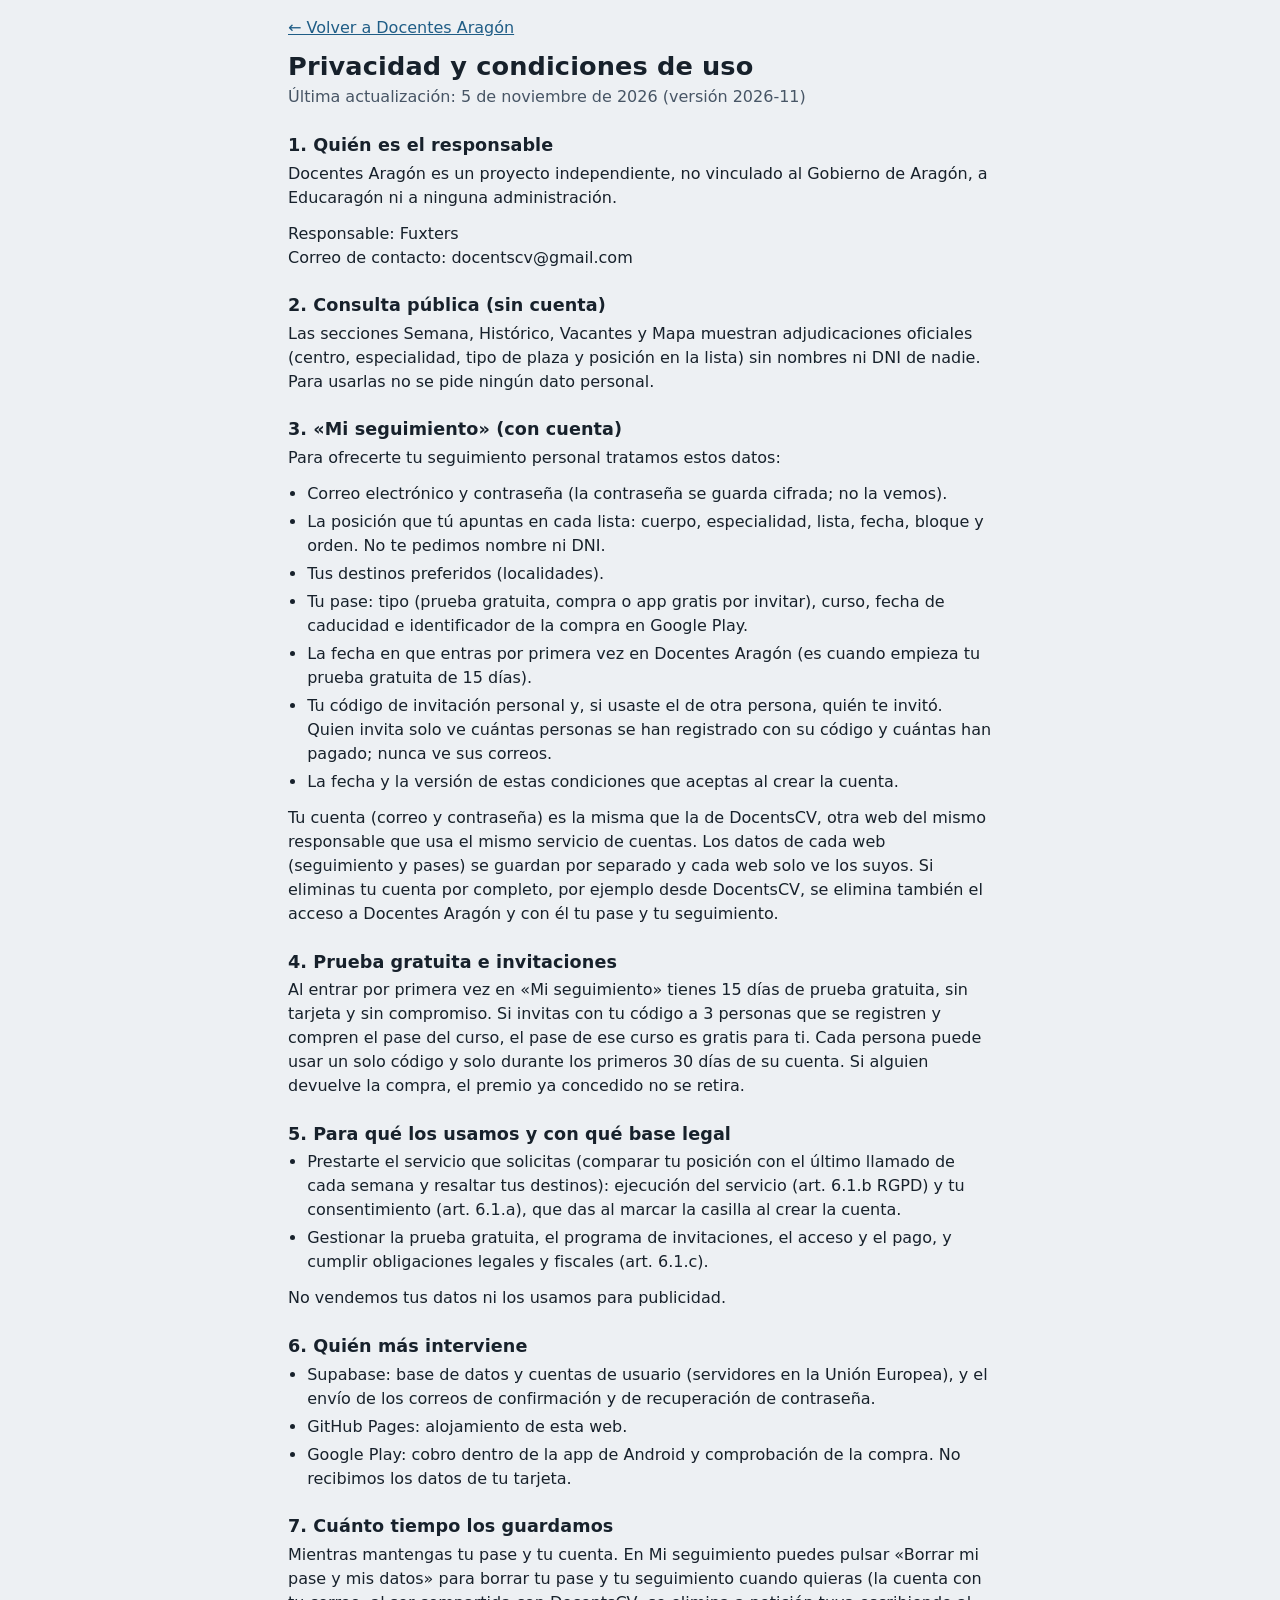
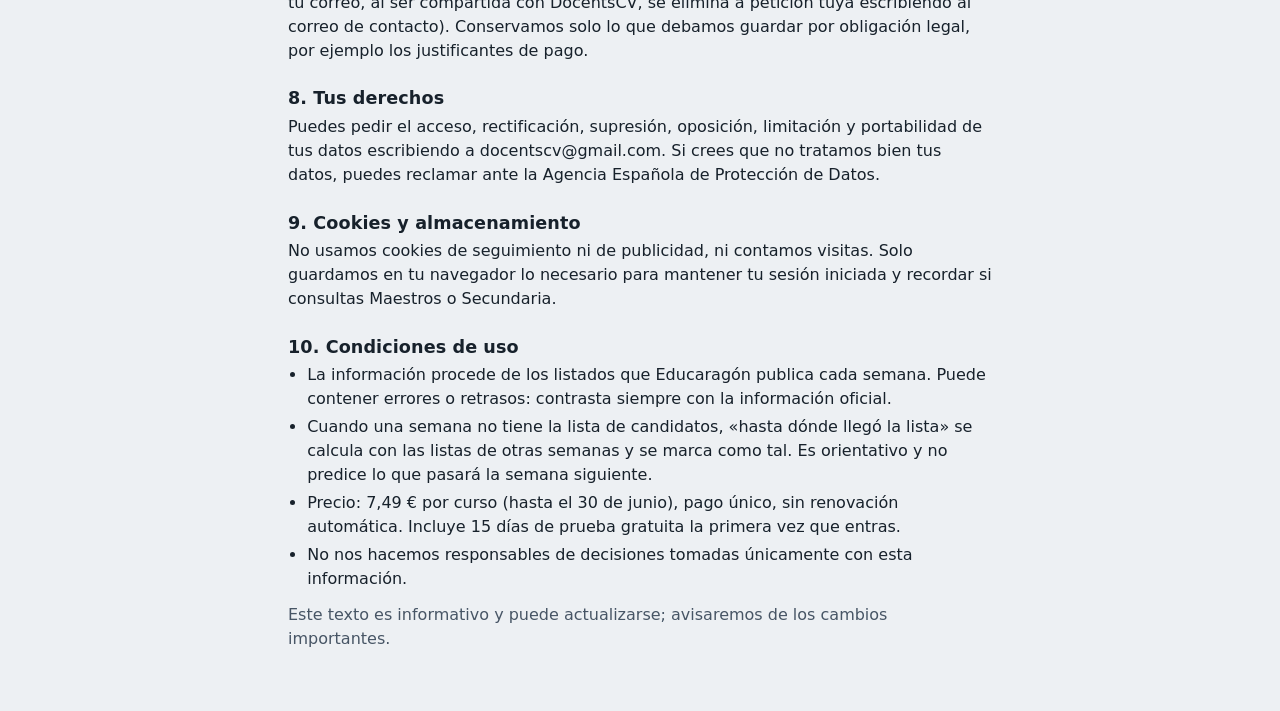
==== web/privacidad.html @ 23196dc8 "Add files via upload" ====
<!doctype html>
<html lang="es">
<head>
<meta charset="utf-8">
<meta name="viewport" content="width=device-width, initial-scale=1">
<title>Privacidad y condiciones · Docentes Aragón</title>
<meta name="color-scheme" content="light dark">
<link rel="icon" href="data:image/svg+xml,%3Csvg xmlns='http://www.w3.org/2000/svg' viewBox='0 0 32 32'%3E%3Crect width='32' height='32' rx='5' fill='%23e8a800'/%3E%3Cpath fill='%23b5122b' d='M5 4h3v24H5zM12 4h3v24h-3zM19 4h3v24h-3zM26 4h3v24h-3z'/%3E%3C/svg%3E">
<link rel="stylesheet" href="css/style.css">
</head>
<body>
<main class="legal">
<p><a href="index.html#/yo">← Volver a Docentes Aragón</a></p>
<h1>Privacidad y condiciones de uso</h1>
<p class="tenue">Última actualización: 5 de noviembre de 2026 (versión 2026-11)</p>

<h2>1. Quién es el responsable</h2>
<p>Docentes Aragón es un proyecto independiente, no vinculado al Gobierno de Aragón, a Educaragón ni a ninguna administración.</p>
<p>Responsable: Fuxters<br>Correo de contacto: docentscv@gmail.com</p>

<h2>2. Consulta pública (sin cuenta)</h2>
<p>Las secciones Semana, Histórico, Vacantes y Mapa muestran adjudicaciones oficiales (centro, especialidad, tipo de plaza y posición en la lista) sin nombres ni DNI de nadie. Para usarlas no se pide ningún dato personal.</p>

<h2>3. «Mi seguimiento» (con cuenta)</h2>
<p>Para ofrecerte tu seguimiento personal tratamos estos datos:</p>
<ul>
  <li>Correo electrónico y contraseña (la contraseña se guarda cifrada; no la vemos).</li>
  <li>La posición que tú apuntas en cada lista: cuerpo, especialidad, lista, fecha, bloque y orden. No te pedimos nombre ni DNI.</li>
  <li>Tus destinos preferidos (localidades).</li>
  <li>Tu pase: tipo (prueba gratuita, compra o app gratis por invitar), curso, fecha de caducidad e identificador de la compra en Google Play.</li>
  <li>La fecha en que entras por primera vez en Docentes Aragón (es cuando empieza tu prueba gratuita de 15 días).</li>
  <li>Tu código de invitación personal y, si usaste el de otra persona, quién te invitó. Quien invita solo ve cuántas personas se han registrado con su código y cuántas han pagado; nunca ve sus correos.</li>
  <li>La fecha y la versión de estas condiciones que aceptas al crear la cuenta.</li>
</ul>
<p>Tu cuenta (correo y contraseña) es la misma que la de DocentsCV, otra web del mismo responsable que usa el mismo servicio de cuentas. Los datos de cada web (seguimiento y pases) se guardan por separado y cada web solo ve los suyos. Si eliminas tu cuenta por completo, por ejemplo desde DocentsCV, se elimina también el acceso a Docentes Aragón y con él tu pase y tu seguimiento.</p>

<h2>4. Prueba gratuita e invitaciones</h2>
<p>Al entrar por primera vez en «Mi seguimiento» tienes 15 días de prueba gratuita, sin tarjeta y sin compromiso. Si invitas con tu código a 3 personas que se registren y compren el pase del curso, el pase de ese curso es gratis para ti. Cada persona puede usar un solo código y solo durante los primeros 30 días de su cuenta. Si alguien devuelve la compra, el premio ya concedido no se retira.</p>

<h2>5. Para qué los usamos y con qué base legal</h2>
<ul>
  <li>Prestarte el servicio que solicitas (comparar tu posición con el último llamado de cada semana y resaltar tus destinos): ejecución del servicio (art. 6.1.b RGPD) y tu consentimiento (art. 6.1.a), que das al marcar la casilla al crear la cuenta.</li>
  <li>Gestionar la prueba gratuita, el programa de invitaciones, el acceso y el pago, y cumplir obligaciones legales y fiscales (art. 6.1.c).</li>
</ul>
<p>No vendemos tus datos ni los usamos para publicidad.</p>

<h2>6. Quién más interviene</h2>
<ul>
  <li>Supabase: base de datos y cuentas de usuario (servidores en la Unión Europea), y el envío de los correos de confirmación y de recuperación de contraseña.</li>
  <li>GitHub Pages: alojamiento de esta web.</li>
  <li>Google Play: cobro dentro de la app de Android y comprobación de la compra. No recibimos los datos de tu tarjeta.</li>
</ul>

<h2>7. Cuánto tiempo los guardamos</h2>
<p>Mientras mantengas tu pase y tu cuenta. En Mi seguimiento puedes pulsar «Borrar mi pase y mis datos» para borrar tu pase y tu seguimiento cuando quieras (la cuenta con tu correo, al ser compartida con DocentsCV, se elimina a petición tuya escribiendo al correo de contacto). Conservamos solo lo que debamos guardar por obligación legal, por ejemplo los justificantes de pago.</p>

<h2>8. Tus derechos</h2>
<p>Puedes pedir el acceso, rectificación, supresión, oposición, limitación y portabilidad de tus datos escribiendo a docentscv@gmail.com. Si crees que no tratamos bien tus datos, puedes reclamar ante la Agencia Española de Protección de Datos.</p>

<h2>9. Cookies y almacenamiento</h2>
<p>No usamos cookies de seguimiento ni de publicidad, ni contamos visitas. Solo guardamos en tu navegador lo necesario para mantener tu sesión iniciada y recordar si consultas Maestros o Secundaria.</p>

<h2>10. Condiciones de uso</h2>
<ul>
  <li>La información procede de los listados que Educaragón publica cada semana. Puede contener errores o retrasos: contrasta siempre con la información oficial.</li>
  <li>Cuando una semana no tiene la lista de candidatos, «hasta dónde llegó la lista» se calcula con las listas de otras semanas y se marca como tal. Es orientativo y no predice lo que pasará la semana siguiente.</li>
  <li>Precio: 7,49 € por curso (hasta el 30 de junio), pago único, sin renovación automática. Incluye 15 días de prueba gratuita la primera vez que entras.</li>
  <li>No nos hacemos responsables de decisiones tomadas únicamente con esta información.</li>
</ul>
<p class="tenue">Este texto es informativo y puede actualizarse; avisaremos de los cambios importantes.</p>
</main>
</body>
</html>
---- web/css/style.css ----
/* Docentes Aragón · estilos
   Idea visual: el rojo y el oro de Aragón se usan con una función. El rojo es siempre "hasta dónde llegó la lista";
   el oro marca "tú". Tipografía de sistema: Bahnschrift (Windows) / DIN Alternate (Mac) para títulos y cifras. */

:root {
  --tinta: #17212b;
  --tinta-2: #475565;
  --papel: #edf0f3;
  --panel: #ffffff;
  --linea: #d3d9df;
  --pista: #dde2e8;
  --rojo: #b5122b;
  --oro: #e8a800;
  --oro-fondo: #fff4d1;
  --pirineo: #1f5d86;
  --radio: 6px;
  --f-cifras: "Bahnschrift", "DIN Alternate", "Roboto Condensed", "Arial Narrow", system-ui, sans-serif;
  --f-texto: system-ui, "Segoe UI", Roboto, "Helvetica Neue", Arial, sans-serif;
  color-scheme: light dark;
}
@media (prefers-color-scheme: dark) {
  :root:not([data-tema="claro"]) {
    --tinta: #e8ecf0; --tinta-2: #aab6c3; --papel: #11161c; --panel: #1a222b; --linea: #2d3844; --pista: #2a3440;
    --rojo: #ef6a7d; --oro: #f2b91d; --oro-fondo: #3a3115; --pirineo: #86b9de;
  }
}
:root[data-tema="oscuro"] {
  --tinta: #e8ecf0; --tinta-2: #aab6c3; --papel: #11161c; --panel: #1a222b; --linea: #2d3844; --pista: #2a3440;
  --rojo: #ef6a7d; --oro: #f2b91d; --oro-fondo: #3a3115; --pirineo: #86b9de;
}

* { box-sizing: border-box; }
html { -webkit-text-size-adjust: 100%; }
body { margin: 0; background: var(--papel); color: var(--tinta); font: 16px/1.5 var(--f-texto); }
h1, h2, h3 { font-family: var(--f-cifras); line-height: 1.15; margin: 0; letter-spacing: 0.005em; }
h2 { font-size: 1.55rem; font-weight: 700; }
h3 { font-size: 1.1rem; font-weight: 700; }
p { margin: 0 0 .75em; max-width: 70ch; }
a { color: var(--pirineo); }
button, select, input { font: inherit; color: inherit; }
:focus-visible { outline: 3px solid var(--oro); outline-offset: 2px; border-radius: 3px; }
.saltar { position: absolute; left: -999px; top: 0; background: var(--oro); color: #000; padding: .5rem 1rem; z-index: 99; }
.saltar:focus { left: 0; }
[hidden] { display: none !important; }
.num { font-family: var(--f-cifras); font-variant-numeric: tabular-nums; }
.tenue { color: var(--tinta-2); }
.peq { font-size: .875rem; }

/* ---------- cabecera ---------- */
.cabecera { background: var(--panel); border-bottom: 1px solid var(--linea); border-top: 5px solid var(--rojo); }
.cabecera-in { max-width: 1120px; margin: 0 auto; padding: .9rem 16px .5rem; display: flex; gap: 1rem; align-items: center; justify-content: space-between; flex-wrap: wrap; }
.marca { display: flex; gap: .75rem; align-items: center; text-decoration: none; color: inherit; }
.logo { width: 38px; height: 38px; flex: none; }
.marca-texto { display: grid; }
.marca-nombre { font: 700 1.6rem/1 var(--f-cifras); }
.marca-lema { font-size: .875rem; color: var(--tinta-2); }
.selector-curso { display: flex; gap: .5rem; align-items: center; font-size: .9rem; color: var(--tinta-2); }
select, input[type="text"], input[type="search"], input[type="number"], input[type="date"] {
  background: var(--panel); border: 1px solid var(--linea); border-radius: var(--radio); padding: .45rem .6rem; min-height: 40px; max-width: 100%;
}
.pestanas { max-width: 1120px; margin: 0 auto; padding: 0 8px; display: flex; overflow-x: auto; scrollbar-width: none; }
.pestanas a { padding: .7rem 1rem; text-decoration: none; color: var(--tinta-2); font-weight: 600; border-bottom: 3px solid transparent; white-space: nowrap; }
.pestanas a:hover { color: var(--tinta); }
.pestanas a[aria-current="page"] { color: var(--tinta); border-bottom-color: var(--rojo); }

/* ---------- estructura ---------- */
main { max-width: 1120px; margin: 0 auto; padding: 1.25rem 16px 2rem; outline: none; }
.pie { max-width: 1120px; margin: 0 auto; padding: 0 16px 2.5rem; color: var(--tinta-2); font-size: .85rem; }
.pie p { max-width: 80ch; }
.aviso-datos { background: var(--oro-fondo); border-bottom: 1px solid var(--oro); padding: .5rem 16px; text-align: center; font-size: .9rem; }
.cargando, .vacio { color: var(--tinta-2); padding: 2rem 0; }
.error { border-left: 4px solid var(--rojo); background: var(--panel); padding: 1rem; }

.cabecera-vista { display: grid; gap: .5rem; margin-bottom: 1rem; }
.resumen-frase { font-size: 1.05rem; max-width: 75ch; }
.filtros { display: flex; flex-wrap: wrap; gap: .75rem 1rem; align-items: end; background: var(--panel); border: 1px solid var(--linea); border-radius: var(--radio); padding: .85rem 1rem; margin-bottom: 1rem; }
.filtros label { display: grid; gap: .2rem; font-size: .8rem; color: var(--tinta-2); }
.filtros label.check { display: flex; gap: .45rem; align-items: center; font-size: .9rem; color: var(--tinta); min-height: 40px; }
.filtros select, .filtros input[type="text"], .filtros input[type="search"] { min-width: 9rem; color: var(--tinta); }
.segmento { display: inline-flex; border: 1px solid var(--linea); border-radius: var(--radio); overflow: hidden; }
.segmento button { border: 0; background: var(--panel); padding: .5rem .9rem; min-height: 40px; cursor: pointer; }
.segmento button + button { border-left: 1px solid var(--linea); }
.segmento button[aria-pressed="true"] { background: var(--tinta); color: var(--panel); }
.boton { border: 1px solid var(--tinta); background: var(--tinta); color: var(--panel); border-radius: var(--radio); padding: .5rem .9rem; min-height: 40px; cursor: pointer; font-weight: 600; }
.boton.sec { background: transparent; color: var(--tinta); border-color: var(--linea); }
.boton:hover { filter: brightness(1.12); }
.boton.sec:hover { border-color: var(--tinta); filter: none; }

/* ---------- la regla: hasta dónde llegó la lista ---------- */
.regla { position: relative; height: 12px; border-radius: 2px; background:
  linear-gradient(90deg, transparent calc(25% - 1px), var(--linea) calc(25% - 1px) 25%, transparent 25% calc(50% - 1px), var(--linea) calc(50% - 1px) 50%, transparent 50% calc(75% - 1px), var(--linea) calc(75% - 1px) 75%, transparent 75%),
  var(--pista); overflow: hidden; }
.regla-llena { position: absolute; inset: 0 auto 0 0; width: var(--p, 0%); background: var(--rojo); border-right: 3px solid var(--tinta); min-width: 3px; transform-origin: left; animation: crece .7s cubic-bezier(.2,.7,.2,1) both; }
.regla.sin-dato { background: repeating-linear-gradient(135deg, var(--pista) 0 6px, transparent 6px 12px); }
@keyframes crece { from { transform: scaleX(0); } to { transform: scaleX(1); } }
@media (prefers-reduced-motion: reduce) { .regla-llena { animation: none; } }

/* ---------- tabla de especialidades (Semana) ---------- */
.lista-esp { background: var(--panel); border: 1px solid var(--linea); border-radius: var(--radio); }
.fila-esp { display: grid; grid-template-columns: minmax(180px, 1.1fr) 90px minmax(200px, 2fr) minmax(170px, 1.2fr); gap: .5rem 1rem; align-items: center; padding: .7rem 1rem; border-top: 1px solid var(--linea); }
.fila-esp:first-child { border-top: 0; }
.fila-esp.mia { box-shadow: inset 4px 0 0 var(--oro); background: var(--oro-fondo); }
.fila-esp .nombre { font-weight: 600; }
.fila-esp .cod { font: 700 .8rem var(--f-cifras); color: var(--tinta-2); margin-right: .4rem; }
.fila-esp .plazas { font-family: var(--f-cifras); font-variant-numeric: tabular-nums; }
.fila-esp .llego { display: grid; gap: .3rem; }
.fila-esp .llego-texto { font-family: var(--f-cifras); font-size: 1.05rem; font-variant-numeric: tabular-nums; }
.fila-esp .llego-texto small { font: .8rem var(--f-texto); color: var(--tinta-2); }
.cab-lista { display: grid; grid-template-columns: minmax(180px, 1.1fr) 90px minmax(200px, 2fr) minmax(170px, 1.2fr); gap: 1rem; padding: .5rem 1rem; font-size: .8rem; color: var(--tinta-2); border-bottom: 1px solid var(--linea); }
.cab-lista button { all: unset; cursor: pointer; text-decoration: underline dotted; text-underline-offset: 3px; }
.cab-lista button[aria-pressed="true"] { color: var(--tinta); font-weight: 700; text-decoration: none; }
.posicion { font-size: .85rem; color: var(--tinta-2); }
.chip { display: inline-block; border: 1px solid var(--linea); border-radius: 999px; padding: .05rem .6rem; font-size: .8rem; background: var(--panel); white-space: nowrap; }
.chip.oro { background: var(--oro-fondo); border-color: var(--oro); }
.chip.rojo { border-color: var(--rojo); color: var(--rojo); }
.punto { display: inline-block; width: .65em; height: .65em; border-radius: 50%; border: 2px solid var(--tinta); margin-right: .35em; vertical-align: -1px; }
.punto.lleno { background: var(--tinta); }

@media (max-width: 760px) {
  .cab-lista { display: none; }
  .fila-esp { grid-template-columns: 1fr auto; }
  .fila-esp .llego, .fila-esp .posicion-col { grid-column: 1 / -1; }
}

/* ---------- tablas de datos ---------- */
.tabla-wrap { overflow-x: auto; background: var(--panel); border: 1px solid var(--linea); border-radius: var(--radio); }
table.datos { border-collapse: collapse; width: 100%; font-size: .92rem; }
.datos th { text-align: left; font-weight: 600; font-size: .8rem; color: var(--tinta-2); padding: .55rem .75rem; border-bottom: 1px solid var(--linea); white-space: nowrap; }
.datos th button { all: unset; cursor: pointer; }
.datos th button:hover { color: var(--tinta); text-decoration: underline; }
.datos td { padding: .5rem .75rem; border-top: 1px solid var(--linea); vertical-align: top; }
.datos tr:first-child td { border-top: 0; }
.datos td.num, .datos th.num { text-align: right; }
.datos tr.mio td:first-child { box-shadow: inset 4px 0 0 var(--oro); }
.datos td.estado { white-space: nowrap; }
.mas { display: flex; gap: .75rem; align-items: center; margin: 1rem 0; }

/* ---------- histórico ---------- */
.grafico { background: var(--panel); border: 1px solid var(--linea); border-radius: var(--radio); padding: .75rem; margin-bottom: 1rem; }
.grafico svg { width: 100%; height: auto; display: block; }
.grafico text { fill: var(--tinta-2); font: 11px var(--f-texto); }
.leyenda { display: flex; flex-wrap: wrap; gap: .5rem 1.25rem; font-size: .85rem; color: var(--tinta-2); margin-top: .35rem; }
.leyenda i { display: inline-block; width: 1.1em; height: .8em; margin-right: .35em; vertical-align: -1px; }

/* ---------- mapa ---------- */
.mapa-grid { display: grid; grid-template-columns: minmax(0, 1.5fr) minmax(260px, 1fr); gap: 1rem; align-items: start; }
.mapa-caja { position: relative; background: var(--panel); border: 1px solid var(--linea); border-radius: var(--radio); overflow: hidden; touch-action: none; }
.mapa-caja svg { width: 100%; height: auto; display: block; cursor: grab; max-height: 78vh; }
.mapa-caja svg:active { cursor: grabbing; }
.mapa-zoom { position: absolute; right: 8px; top: 8px; display: grid; gap: 4px; }
.mapa-zoom button { width: 36px; height: 36px; border: 1px solid var(--linea); background: var(--panel); border-radius: var(--radio); font-size: 1.2rem; cursor: pointer; }
.mapa-panel { background: var(--panel); border: 1px solid var(--linea); border-radius: var(--radio); padding: 1rem; }
.mapa-panel ul { padding-left: 1.1rem; margin: .5rem 0; }
.nube circle { fill: var(--rojo); fill-opacity: .72; stroke: var(--panel); stroke-width: 1; vector-effect: non-scaling-stroke; cursor: pointer; }
.nube circle:hover, .nube circle.sel { stroke: var(--tinta); stroke-width: 2.5; }
.fondo-loc { fill: var(--linea); }
.etiqueta-prov { fill: var(--linea); font: 700 22px var(--f-cifras); letter-spacing: .15em; pointer-events: none; }
.etiqueta-loc { fill: var(--tinta); font: 600 11px var(--f-texto); paint-order: stroke; stroke: var(--panel); stroke-width: 3px; pointer-events: none; }
@media (max-width: 860px) { .mapa-grid { grid-template-columns: 1fr; } }

/* ---------- mi seguimiento ---------- */
.dos-col { display: grid; grid-template-columns: repeat(auto-fit, minmax(300px, 1fr)); gap: 1rem; align-items: start; }
.bloque { background: var(--panel); border: 1px solid var(--linea); border-radius: var(--radio); padding: 1rem; margin-bottom: 1rem; }
.bloque h3 { margin-bottom: .5rem; }
.campos { display: flex; flex-wrap: wrap; gap: .6rem 1rem; align-items: end; margin: .75rem 0; }
.campos label { display: grid; gap: .2rem; font-size: .8rem; color: var(--tinta-2); }
.campos input[type="number"] { width: 6rem; }
.etiquetas { display: flex; flex-wrap: wrap; gap: .4rem; margin: .5rem 0; }
.etiquetas .chip button { all: unset; cursor: pointer; margin-left: .4rem; color: var(--tinta-2); }
details.ayuda { margin: .5rem 0; font-size: .9rem; }
details.ayuda summary { cursor: pointer; color: var(--pirineo); }
.situacion { font-weight: 600; }
.sit-tocaba { color: var(--rojo); }

@media (max-width: 600px) {
  .filtros { gap: .6rem; }
  .filtros label { flex: 1 1 140px; }
  .filtros select, .filtros input[type="text"], .filtros input[type="search"] { width: 100%; min-width: 0; }
  main { padding-top: 1rem; }
  h2 { font-size: 1.35rem; }
}

/* ---------- cuenta y pase ---------- */
.barra-cuenta { display: flex; flex-wrap: wrap; align-items: center; gap: .5rem .9rem; background: var(--panel); border: 1px solid var(--linea); border-radius: var(--radio); padding: .6rem 1rem; margin-bottom: 1rem; }
.barra-cuenta .boton { margin-left: auto; min-height: 34px; padding: .25rem .7rem; }
.beneficios { padding-left: 1.2rem; margin: 0 0 1rem; }
.beneficios li { margin: .25rem 0; }
.error-txt { color: var(--rojo); }

/* Entrada con correo y contraseña */
.form-acceso { display: grid; gap: .75rem; max-width: 28rem; }
.form-acceso label { display: grid; gap: .2rem; font-size: .85rem; color: var(--tinta-2); }
.form-acceso input[type="email"], .form-acceso input[type="password"] { padding: .5rem .6rem; min-height: 42px; border: 1px solid var(--linea); border-radius: var(--radio); background: var(--panel); color: var(--tinta); }
.form-acceso label.check { display: flex; gap: .5rem; align-items: flex-start; font-size: .9rem; color: var(--tinta); }
.form-acceso label.check input { margin-top: .25rem; }
.form-acceso .campos { margin: 0; align-items: center; }
.form-acceso p { margin: 0; }
.enlace { background: none; border: 0; padding: .3rem .1rem; min-height: 36px; color: var(--pirineo); text-decoration: underline; cursor: pointer; }

/* Página de privacidad */
.legal { max-width: 46rem; margin: 0 auto; padding: 1rem 1rem 3rem; }
.legal h1 { font-size: 1.6rem; margin: .5rem 0 .25rem; }
.legal h2 { font-size: 1.1rem; margin: 1.6rem 0 .4rem; }
.legal ul { padding-left: 1.2rem; margin: 0 0 .75em; }
.legal li { margin: .25rem 0; }

/* Prueba gratuita e invitaciones */
a.boton { display: inline-flex; align-items: center; text-decoration: none; }
.destacado { background: var(--oro-fondo); border-left: 4px solid var(--oro); padding: .5rem .8rem; border-radius: var(--radio); }
.aviso-acceso { display: flex; flex-wrap: wrap; align-items: center; justify-content: space-between; gap: .6rem 1rem; background: var(--oro-fondo); border: 1px solid var(--oro); border-radius: var(--radio); padding: .7rem 1rem; margin-bottom: 1rem; }
.aviso-acceso p { margin: .15rem 0 0; font-size: .9rem; }
.aviso-acceso.ok { background: var(--panel); border-color: var(--pirineo); }
.invitar .codigo-invitacion { font: 800 1.5rem var(--f-cifras); letter-spacing: .06em; margin: .3rem 0; }
.invitar .compartir { align-items: center; margin: .5rem 0; }
.invitar input[type="text"] { text-transform: uppercase; width: 9rem; }
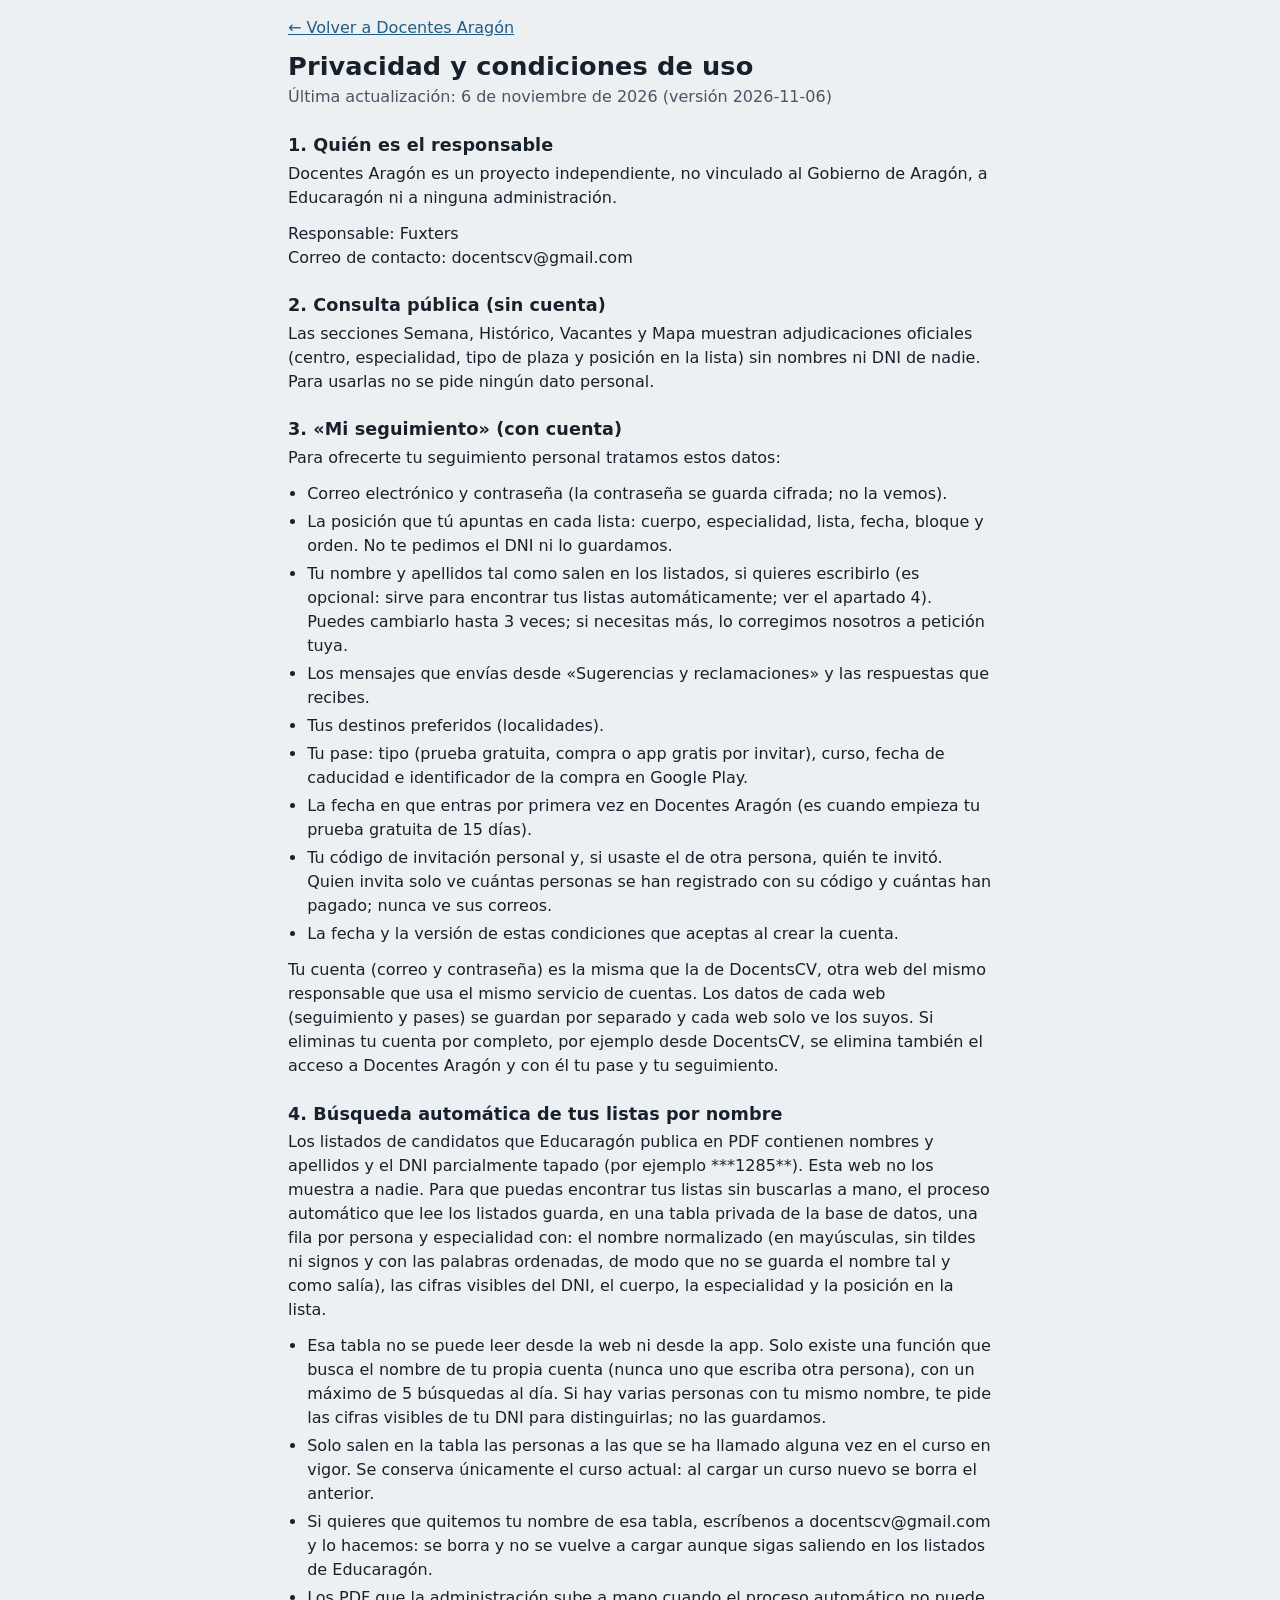
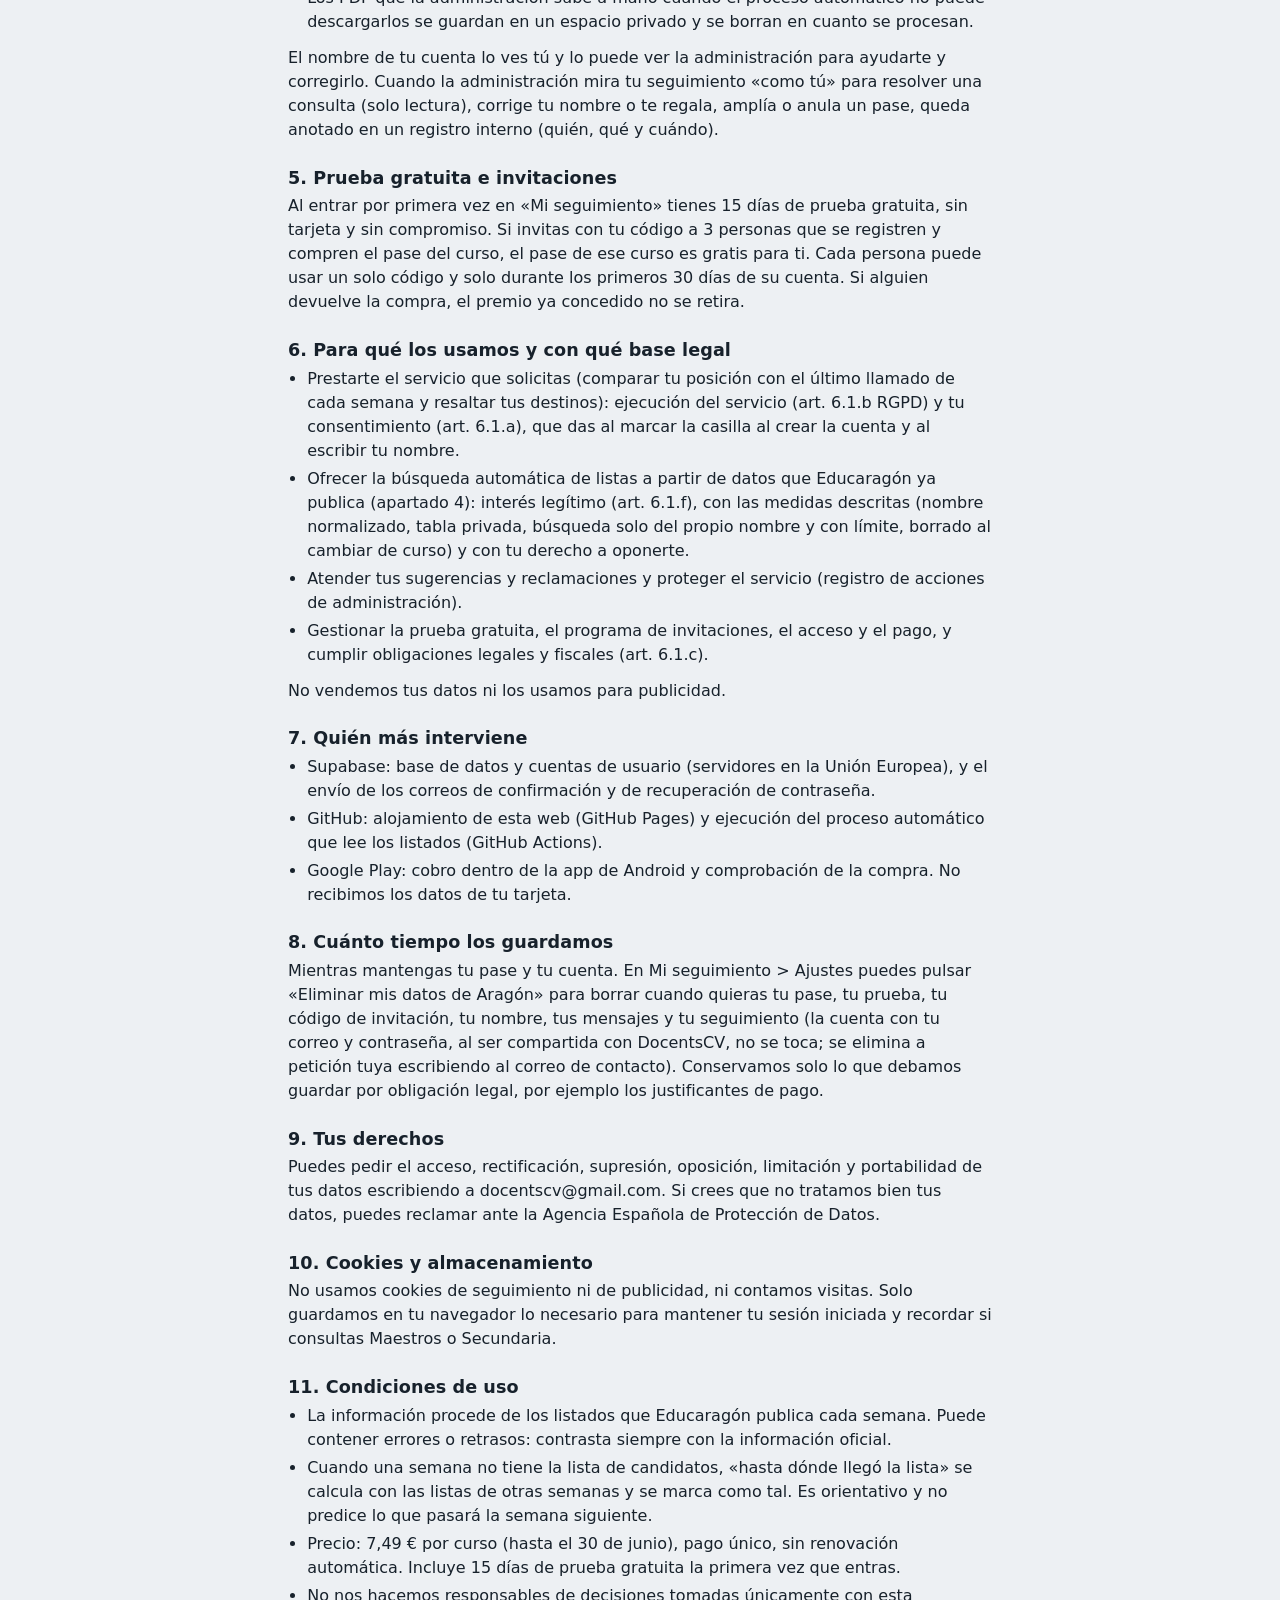
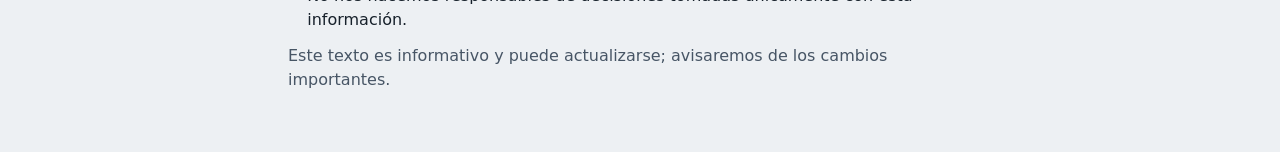
==== commit cf65d401: "Add files via upload" ====
--- a/web/privacidad.html
+++ b/web/privacidad.html
@@ -12,7 +12,7 @@
 <main class="legal">
 <p><a href="index.html#/yo">← Volver a Docentes Aragón</a></p>
 <h1>Privacidad y condiciones de uso</h1>
-<p class="tenue">Última actualización: 5 de noviembre de 2026 (versión 2026-11)</p>
+<p class="tenue">Última actualización: 6 de noviembre de 2026 (versión 2026-11-06)</p>
 
 <h2>1. Quién es el responsable</h2>
 <p>Docentes Aragón es un proyecto independiente, no vinculado al Gobierno de Aragón, a Educaragón ni a ninguna administración.</p>
@@ -25,7 +25,9 @@
 <p>Para ofrecerte tu seguimiento personal tratamos estos datos:</p>
 <ul>
   <li>Correo electrónico y contraseña (la contraseña se guarda cifrada; no la vemos).</li>
-  <li>La posición que tú apuntas en cada lista: cuerpo, especialidad, lista, fecha, bloque y orden. No te pedimos nombre ni DNI.</li>
+  <li>La posición que tú apuntas en cada lista: cuerpo, especialidad, lista, fecha, bloque y orden. No te pedimos el DNI ni lo guardamos.</li>
+  <li>Tu nombre y apellidos tal como salen en los listados, si quieres escribirlo (es opcional: sirve para encontrar tus listas automáticamente; ver el apartado 4). Puedes cambiarlo hasta 3 veces; si necesitas más, lo corregimos nosotros a petición tuya.</li>
+  <li>Los mensajes que envías desde «Sugerencias y reclamaciones» y las respuestas que recibes.</li>
   <li>Tus destinos preferidos (localidades).</li>
   <li>Tu pase: tipo (prueba gratuita, compra o app gratis por invitar), curso, fecha de caducidad e identificador de la compra en Google Play.</li>
   <li>La fecha en que entras por primera vez en Docentes Aragón (es cuando empieza tu prueba gratuita de 15 días).</li>
@@ -34,33 +36,45 @@
 </ul>
 <p>Tu cuenta (correo y contraseña) es la misma que la de DocentsCV, otra web del mismo responsable que usa el mismo servicio de cuentas. Los datos de cada web (seguimiento y pases) se guardan por separado y cada web solo ve los suyos. Si eliminas tu cuenta por completo, por ejemplo desde DocentsCV, se elimina también el acceso a Docentes Aragón y con él tu pase y tu seguimiento.</p>
 
-<h2>4. Prueba gratuita e invitaciones</h2>
+<h2>4. Búsqueda automática de tus listas por nombre</h2>
+<p>Los listados de candidatos que Educaragón publica en PDF contienen nombres y apellidos y el DNI parcialmente tapado (por ejemplo ***1285**). Esta web no los muestra a nadie. Para que puedas encontrar tus listas sin buscarlas a mano, el proceso automático que lee los listados guarda, en una tabla privada de la base de datos, una fila por persona y especialidad con: el nombre normalizado (en mayúsculas, sin tildes ni signos y con las palabras ordenadas, de modo que no se guarda el nombre tal y como salía), las cifras visibles del DNI, el cuerpo, la especialidad y la posición en la lista.</p>
+<ul>
+  <li>Esa tabla no se puede leer desde la web ni desde la app. Solo existe una función que busca el nombre de tu propia cuenta (nunca uno que escriba otra persona), con un máximo de 5 búsquedas al día. Si hay varias personas con tu mismo nombre, te pide las cifras visibles de tu DNI para distinguirlas; no las guardamos.</li>
+  <li>Solo salen en la tabla las personas a las que se ha llamado alguna vez en el curso en vigor. Se conserva únicamente el curso actual: al cargar un curso nuevo se borra el anterior.</li>
+  <li>Si quieres que quitemos tu nombre de esa tabla, escríbenos a docentscv@gmail.com y lo hacemos: se borra y no se vuelve a cargar aunque sigas saliendo en los listados de Educaragón.</li>
+  <li>Los PDF que la administración sube a mano cuando el proceso automático no puede descargarlos se guardan en un espacio privado y se borran en cuanto se procesan.</li>
+</ul>
+<p>El nombre de tu cuenta lo ves tú y lo puede ver la administración para ayudarte y corregirlo. Cuando la administración mira tu seguimiento «como tú» para resolver una consulta (solo lectura), corrige tu nombre o te regala, amplía o anula un pase, queda anotado en un registro interno (quién, qué y cuándo).</p>
+
+<h2>5. Prueba gratuita e invitaciones</h2>
 <p>Al entrar por primera vez en «Mi seguimiento» tienes 15 días de prueba gratuita, sin tarjeta y sin compromiso. Si invitas con tu código a 3 personas que se registren y compren el pase del curso, el pase de ese curso es gratis para ti. Cada persona puede usar un solo código y solo durante los primeros 30 días de su cuenta. Si alguien devuelve la compra, el premio ya concedido no se retira.</p>
 
-<h2>5. Para qué los usamos y con qué base legal</h2>
+<h2>6. Para qué los usamos y con qué base legal</h2>
 <ul>
-  <li>Prestarte el servicio que solicitas (comparar tu posición con el último llamado de cada semana y resaltar tus destinos): ejecución del servicio (art. 6.1.b RGPD) y tu consentimiento (art. 6.1.a), que das al marcar la casilla al crear la cuenta.</li>
+  <li>Prestarte el servicio que solicitas (comparar tu posición con el último llamado de cada semana y resaltar tus destinos): ejecución del servicio (art. 6.1.b RGPD) y tu consentimiento (art. 6.1.a), que das al marcar la casilla al crear la cuenta y al escribir tu nombre.</li>
+  <li>Ofrecer la búsqueda automática de listas a partir de datos que Educaragón ya publica (apartado 4): interés legítimo (art. 6.1.f), con las medidas descritas (nombre normalizado, tabla privada, búsqueda solo del propio nombre y con límite, borrado al cambiar de curso) y con tu derecho a oponerte.</li>
+  <li>Atender tus sugerencias y reclamaciones y proteger el servicio (registro de acciones de administración).</li>
   <li>Gestionar la prueba gratuita, el programa de invitaciones, el acceso y el pago, y cumplir obligaciones legales y fiscales (art. 6.1.c).</li>
 </ul>
 <p>No vendemos tus datos ni los usamos para publicidad.</p>
 
-<h2>6. Quién más interviene</h2>
+<h2>7. Quién más interviene</h2>
 <ul>
   <li>Supabase: base de datos y cuentas de usuario (servidores en la Unión Europea), y el envío de los correos de confirmación y de recuperación de contraseña.</li>
-  <li>GitHub Pages: alojamiento de esta web.</li>
+  <li>GitHub: alojamiento de esta web (GitHub Pages) y ejecución del proceso automático que lee los listados (GitHub Actions).</li>
   <li>Google Play: cobro dentro de la app de Android y comprobación de la compra. No recibimos los datos de tu tarjeta.</li>
 </ul>
 
-<h2>7. Cuánto tiempo los guardamos</h2>
-<p>Mientras mantengas tu pase y tu cuenta. En Mi seguimiento puedes pulsar «Borrar mi pase y mis datos» para borrar tu pase y tu seguimiento cuando quieras (la cuenta con tu correo, al ser compartida con DocentsCV, se elimina a petición tuya escribiendo al correo de contacto). Conservamos solo lo que debamos guardar por obligación legal, por ejemplo los justificantes de pago.</p>
+<h2>8. Cuánto tiempo los guardamos</h2>
+<p>Mientras mantengas tu pase y tu cuenta. En Mi seguimiento > Ajustes puedes pulsar «Eliminar mis datos de Aragón» para borrar cuando quieras tu pase, tu prueba, tu código de invitación, tu nombre, tus mensajes y tu seguimiento (la cuenta con tu correo y contraseña, al ser compartida con DocentsCV, no se toca; se elimina a petición tuya escribiendo al correo de contacto). Conservamos solo lo que debamos guardar por obligación legal, por ejemplo los justificantes de pago.</p>
 
-<h2>8. Tus derechos</h2>
+<h2>9. Tus derechos</h2>
 <p>Puedes pedir el acceso, rectificación, supresión, oposición, limitación y portabilidad de tus datos escribiendo a docentscv@gmail.com. Si crees que no tratamos bien tus datos, puedes reclamar ante la Agencia Española de Protección de Datos.</p>
 
-<h2>9. Cookies y almacenamiento</h2>
+<h2>10. Cookies y almacenamiento</h2>
 <p>No usamos cookies de seguimiento ni de publicidad, ni contamos visitas. Solo guardamos en tu navegador lo necesario para mantener tu sesión iniciada y recordar si consultas Maestros o Secundaria.</p>
 
-<h2>10. Condiciones de uso</h2>
+<h2>11. Condiciones de uso</h2>
 <ul>
   <li>La información procede de los listados que Educaragón publica cada semana. Puede contener errores o retrasos: contrasta siempre con la información oficial.</li>
   <li>Cuando una semana no tiene la lista de candidatos, «hasta dónde llegó la lista» se calcula con las listas de otras semanas y se marca como tal. Es orientativo y no predice lo que pasará la semana siguiente.</li>
--- a/web/css/style.css
+++ b/web/css/style.css
@@ -47,7 +47,7 @@
 .peq { font-size: .875rem; }
 
 /* ---------- cabecera ---------- */
-.cabecera { background: var(--panel); border-bottom: 1px solid var(--linea); border-top: 5px solid var(--rojo); }
+.cabecera { position: sticky; top: 0; z-index: 30; background: var(--panel); border-bottom: 1px solid var(--linea); border-top: 5px solid var(--rojo); }
 .cabecera-in { max-width: 1120px; margin: 0 auto; padding: .9rem 16px .5rem; display: flex; gap: 1rem; align-items: center; justify-content: space-between; flex-wrap: wrap; }
 .marca { display: flex; gap: .75rem; align-items: center; text-decoration: none; color: inherit; }
 .logo { width: 38px; height: 38px; flex: none; }
@@ -136,7 +136,7 @@
 .mas { display: flex; gap: .75rem; align-items: center; margin: 1rem 0; }
 
 /* ---------- histórico ---------- */
-.grafico { background: var(--panel); border: 1px solid var(--linea); border-radius: var(--radio); padding: .75rem; margin-bottom: 1rem; }
+.grafico { position: relative; background: var(--panel); border: 1px solid var(--linea); border-radius: var(--radio); padding: .75rem; margin-bottom: 1rem; }
 .grafico svg { width: 100%; height: auto; display: block; }
 .grafico text { fill: var(--tinta-2); font: 11px var(--f-texto); }
 .leyenda { display: flex; flex-wrap: wrap; gap: .5rem 1.25rem; font-size: .85rem; color: var(--tinta-2); margin-top: .35rem; }
@@ -153,8 +153,11 @@
 .mapa-panel ul { padding-left: 1.1rem; margin: .5rem 0; }
 .nube circle { fill: var(--rojo); fill-opacity: .72; stroke: var(--panel); stroke-width: 1; vector-effect: non-scaling-stroke; cursor: pointer; }
 .nube circle:hover, .nube circle.sel { stroke: var(--tinta); stroke-width: 2.5; }
-.fondo-loc { fill: var(--linea); }
-.etiqueta-prov { fill: var(--linea); font: 700 22px var(--f-cifras); letter-spacing: .15em; pointer-events: none; }
+.prov { fill: #f3ead3; stroke: #b9a77a; stroke-width: 1.4; stroke-linejoin: round; vector-effect: non-scaling-stroke; pointer-events: none; }
+.prov-zaragoza { fill: #f8f1de; }
+.prov-teruel { fill: #efe4c6; }
+.fondo-loc { fill: #cdbf99; }
+.etiqueta-prov { fill: #9c8a5c; fill-opacity: .55; font: 700 15px var(--f-cifras); letter-spacing: .12em; pointer-events: none; }
 .etiqueta-loc { fill: var(--tinta); font: 600 11px var(--f-texto); paint-order: stroke; stroke: var(--panel); stroke-width: 3px; pointer-events: none; }
 @media (max-width: 860px) { .mapa-grid { grid-template-columns: 1fr; } }
 
@@ -182,7 +185,8 @@
 
 /* ---------- cuenta y pase ---------- */
 .barra-cuenta { display: flex; flex-wrap: wrap; align-items: center; gap: .5rem .9rem; background: var(--panel); border: 1px solid var(--linea); border-radius: var(--radio); padding: .6rem 1rem; margin-bottom: 1rem; }
-.barra-cuenta .boton { margin-left: auto; min-height: 34px; padding: .25rem .7rem; }
+.barra-cuenta .boton { min-height: 34px; padding: .25rem .7rem; }
+.acciones-cuenta { margin-left: auto; display: flex; flex-wrap: wrap; gap: .5rem; }
 .beneficios { padding-left: 1.2rem; margin: 0 0 1rem; }
 .beneficios li { margin: .25rem 0; }
 .error-txt { color: var(--rojo); }
@@ -213,3 +217,66 @@
 .invitar .codigo-invitacion { font: 800 1.5rem var(--f-cifras); letter-spacing: .06em; margin: .3rem 0; }
 .invitar .compartir { align-items: center; margin: .5rem 0; }
 .invitar input[type="text"] { text-transform: uppercase; width: 9rem; }
+
+/* gráfico del histórico */
+.grafico svg { touch-action: pan-y; cursor: crosshair; }
+.grafico .rejilla { stroke: var(--linea); stroke-opacity: .55; stroke-dasharray: 2 5; }
+.grafico .eje-nota { font-size: 11px; fill: var(--tinta-2); }
+.grafico .guia { stroke: var(--tinta-2); stroke-opacity: .5; stroke-width: 1; }
+.grafico .p-ult { fill: var(--rojo); stroke: var(--panel); stroke-width: 1.5; transition: r .12s; }
+.grafico .p-ult.calc { fill: var(--panel); stroke: var(--rojo); stroke-width: 2; stroke-dasharray: 3 2; }
+.grafico .p-conv { fill: var(--panel); stroke: var(--tinta-2); stroke-width: 1.5; }
+.grafico .punto.on .p-ult { r: 7.5; }
+.grafico .punto.on .p-conv { stroke-width: 2.5; }
+.grafico .tip { position: absolute; z-index: 3; max-width: 260px; background: var(--panel); color: var(--tinta); border: 1px solid var(--linea); border-radius: var(--radio); box-shadow: 0 6px 18px rgba(0,0,0,.16); padding: .55rem .7rem; font-size: .88rem; line-height: 1.35; pointer-events: none; }
+.grafico .tip[hidden] { display: none; }
+.grafico .tip strong { display: block; margin-bottom: .15rem; }
+
+.aviso-pendiente { background: #fff8e1; border: 1px solid #ecd9a0; border-radius: var(--radio); padding: .55rem .8rem; margin: .5rem 0 0; }
+.boton-paddoc { margin-left: auto; display: inline-flex; align-items: center; text-decoration: none; }
+@media (max-width: 560px) { .boton-paddoc { margin-left: 0; flex: 1 1 100%; justify-content: center; } }
+@media (max-width: 560px) { .cabecera-in { padding-top: .5rem; padding-bottom: .25rem; } .marca-lema { display: none; } }
+
+/* ---------- Mi seguimiento v2: buscar mis listas, ajustes, administración ---------- */
+.fila-titulo { display: flex; flex-wrap: wrap; align-items: center; justify-content: space-between; gap: .5rem 1rem; }
+.fila-titulo .boton-paddoc { margin-left: 0; }
+textarea { font: inherit; color: var(--tinta); background: var(--panel); border: 1px solid var(--linea); border-radius: var(--radio); padding: .5rem .6rem; width: 100%; max-width: 40rem; resize: vertical; }
+label.ancho { display: grid; gap: .2rem; font-size: .8rem; color: var(--tinta-2); margin: .5rem 0; }
+details.manual > summary { cursor: pointer; font-family: var(--f-cifras); font-weight: 700; font-size: 1.05rem; }
+details.manual[open] > summary { margin-bottom: .6rem; }
+.buscar input[type="text"] { min-width: min(100%, 22rem); }
+.buscar .encontradas ul { padding-left: 1.1rem; margin: .3rem 0 .8rem; }
+.buscar .encontradas li { margin: .2rem 0; }
+.buscar form.dni { margin: .5rem 0; }
+.boton.peligro { border-color: var(--rojo); color: var(--rojo); }
+.mensajes { list-style: none; padding: 0; margin: .5rem 0 0; display: grid; gap: .6rem; }
+.mensaje, .mensaje-admin { border: 1px solid var(--linea); border-radius: var(--radio); padding: .6rem .8rem; background: var(--panel); margin-top: .6rem; }
+.mensaje p, .mensaje-admin p { margin: .35rem 0; }
+.respuesta { border-left: 3px solid var(--oro); padding-left: .6rem; }
+
+/* lo que solo ve la administradora va en rojo */
+.solo-admin { border-color: var(--rojo); }
+a.boton.solo-admin { color: var(--rojo); }
+.bloque.solo-admin { border-left-width: 4px; }
+
+.aviso-vercomo { display: flex; flex-wrap: wrap; align-items: center; justify-content: center; gap: .5rem 1rem; background: var(--rojo); color: #fff; padding: .45rem 16px; font-size: .92rem; }
+.aviso-vercomo .boton { background: #fff; color: #111; border-color: #fff; min-height: 34px; padding: .2rem .8rem; }
+
+.admin-menu { display: flex; flex-wrap: wrap; gap: .5rem; margin: 0 0 1rem; }
+.admin-menu a.boton[aria-current="page"] { background: var(--tinta); color: var(--panel); border-color: var(--tinta); }
+.cifras { display: grid; grid-template-columns: repeat(auto-fit, minmax(8.5rem, 1fr)); gap: .6rem; margin: .6rem 0 1rem; }
+.cifra { background: var(--papel); border: 1px solid var(--linea); border-radius: var(--radio); padding: .5rem .7rem; display: grid; }
+.cifra strong { font: 700 1.5rem var(--f-cifras); line-height: 1.1; }
+.cifra span { font-size: .8rem; color: var(--tinta-2); }
+.tabla-admin td, .tabla-admin th { vertical-align: middle; }
+.tabla-admin tr.sel td { background: var(--oro-fondo); }
+.tabla-admin tr.fila-acciones td { background: var(--papel); }
+.boton.chico { min-height: 32px; padding: .2rem .6rem; font-size: .85rem; }
+.panel-acciones .campos { margin: .5rem 0; align-items: end; }
+.paso-embudo { margin: .8rem 0; }
+.paso-t { display: flex; flex-wrap: wrap; align-items: baseline; gap: .2rem .8rem; }
+.paso-t strong { font: 700 1.3rem var(--f-cifras); }
+.barra-embudo { height: 14px; background: var(--pista); border-radius: 7px; overflow: hidden; margin-top: .25rem; }
+.barra-embudo span { display: block; height: 100%; background: var(--rojo); border-radius: 7px; }
+.pdfs { list-style: none; padding: 0; margin: .4rem 0; }
+.pdfs li { padding: .3rem 0; border-top: 1px solid var(--linea); }
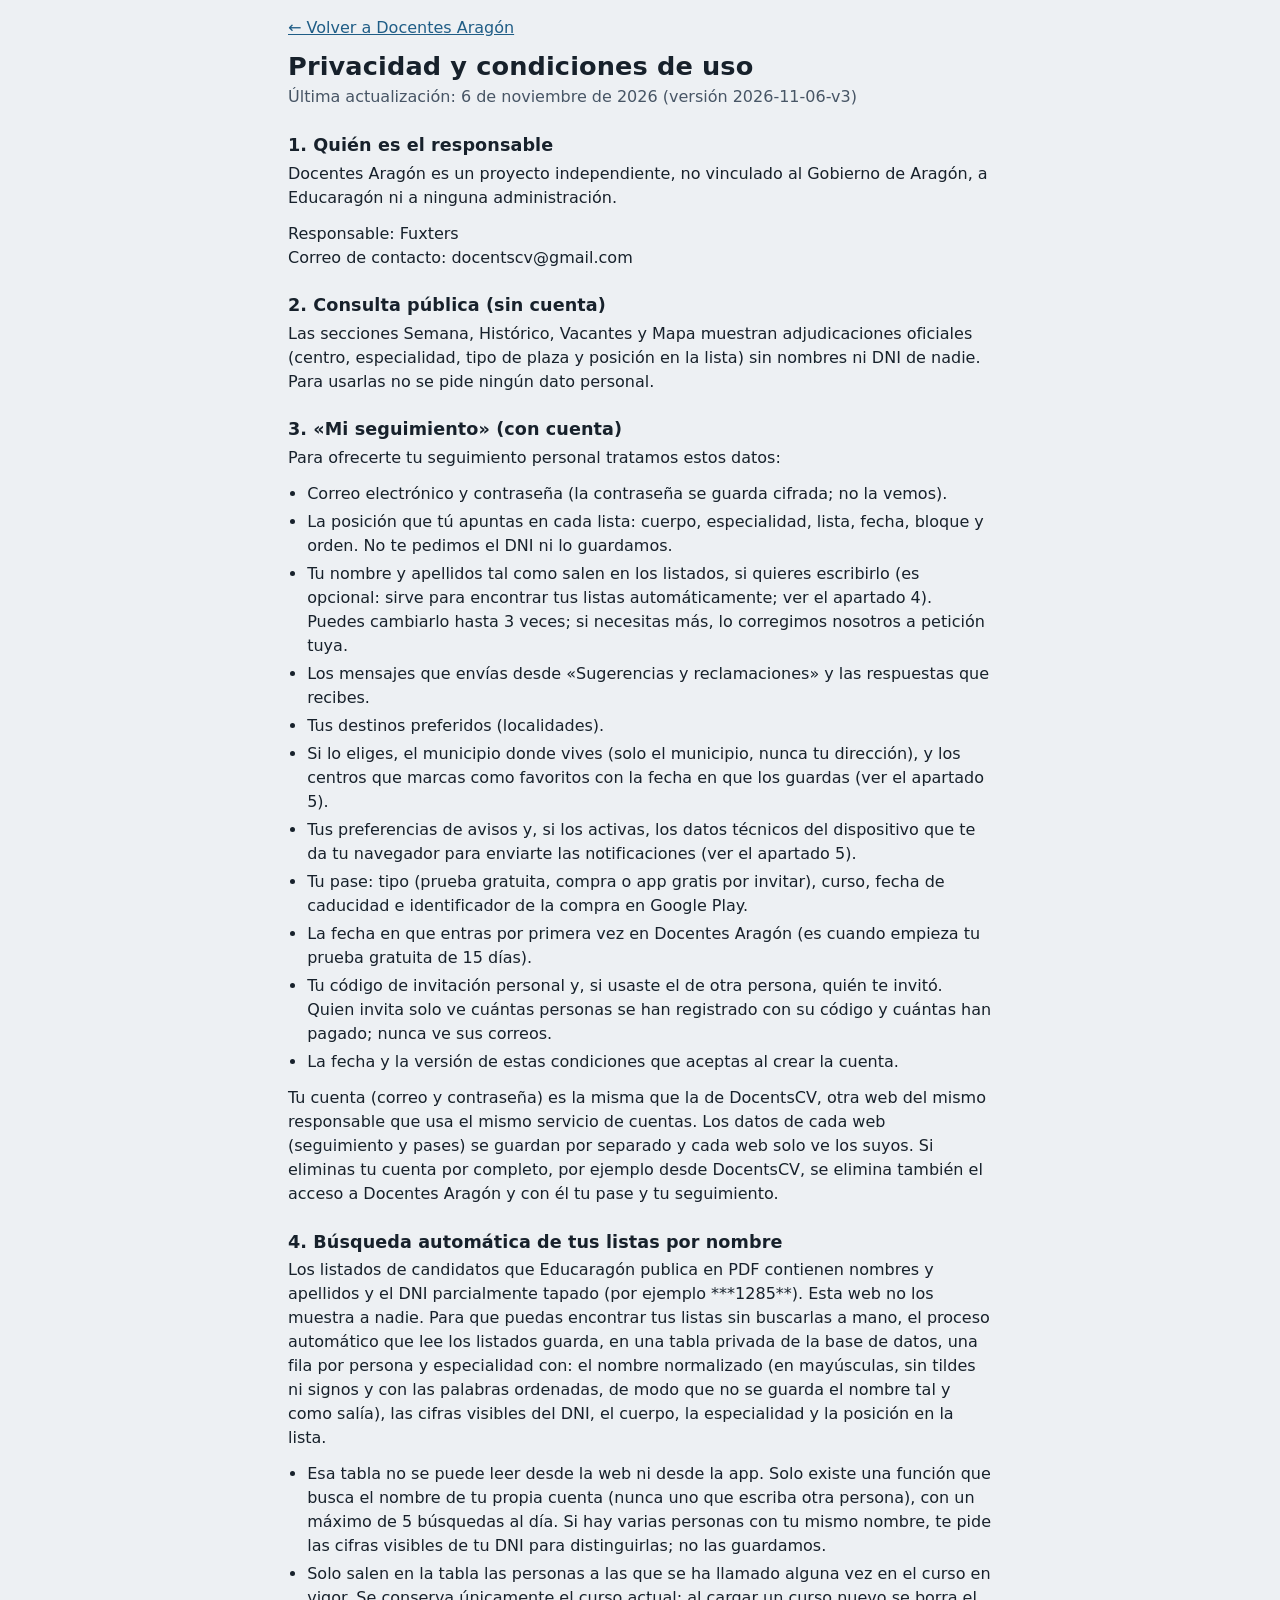
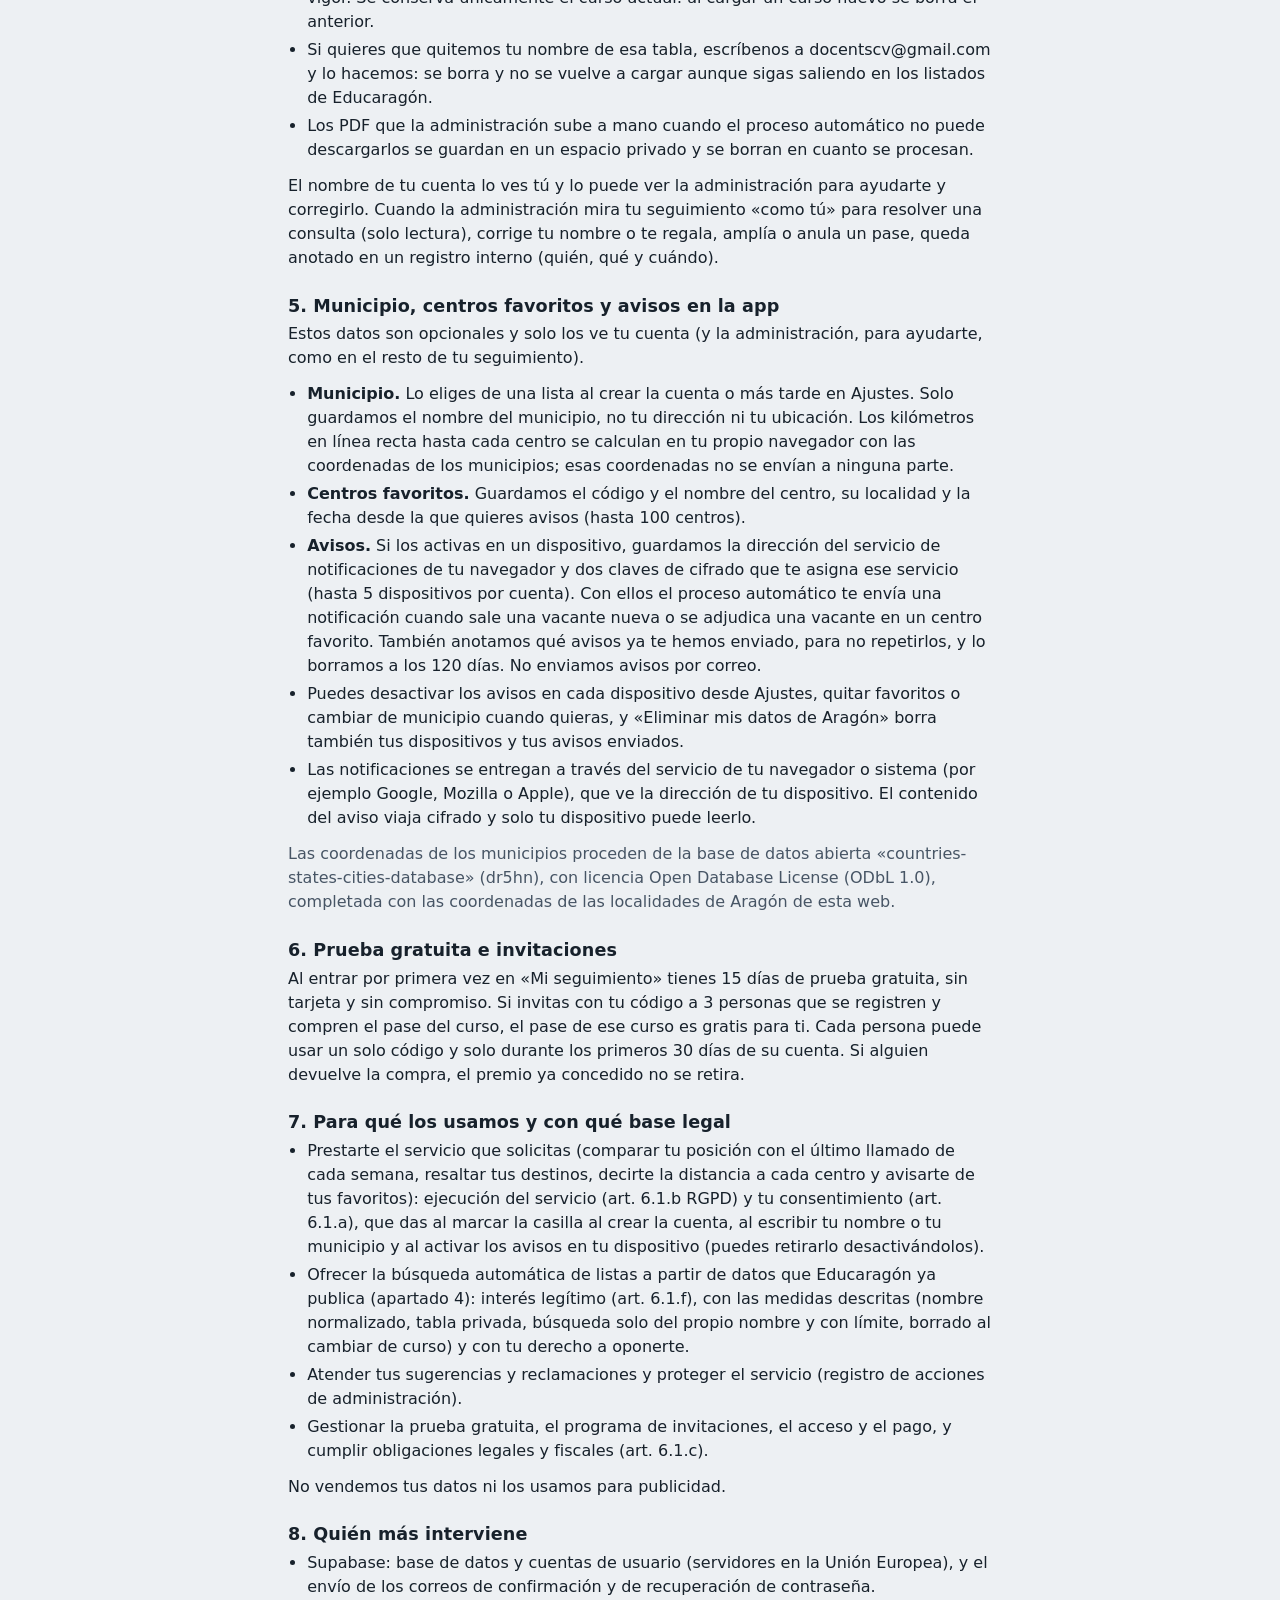
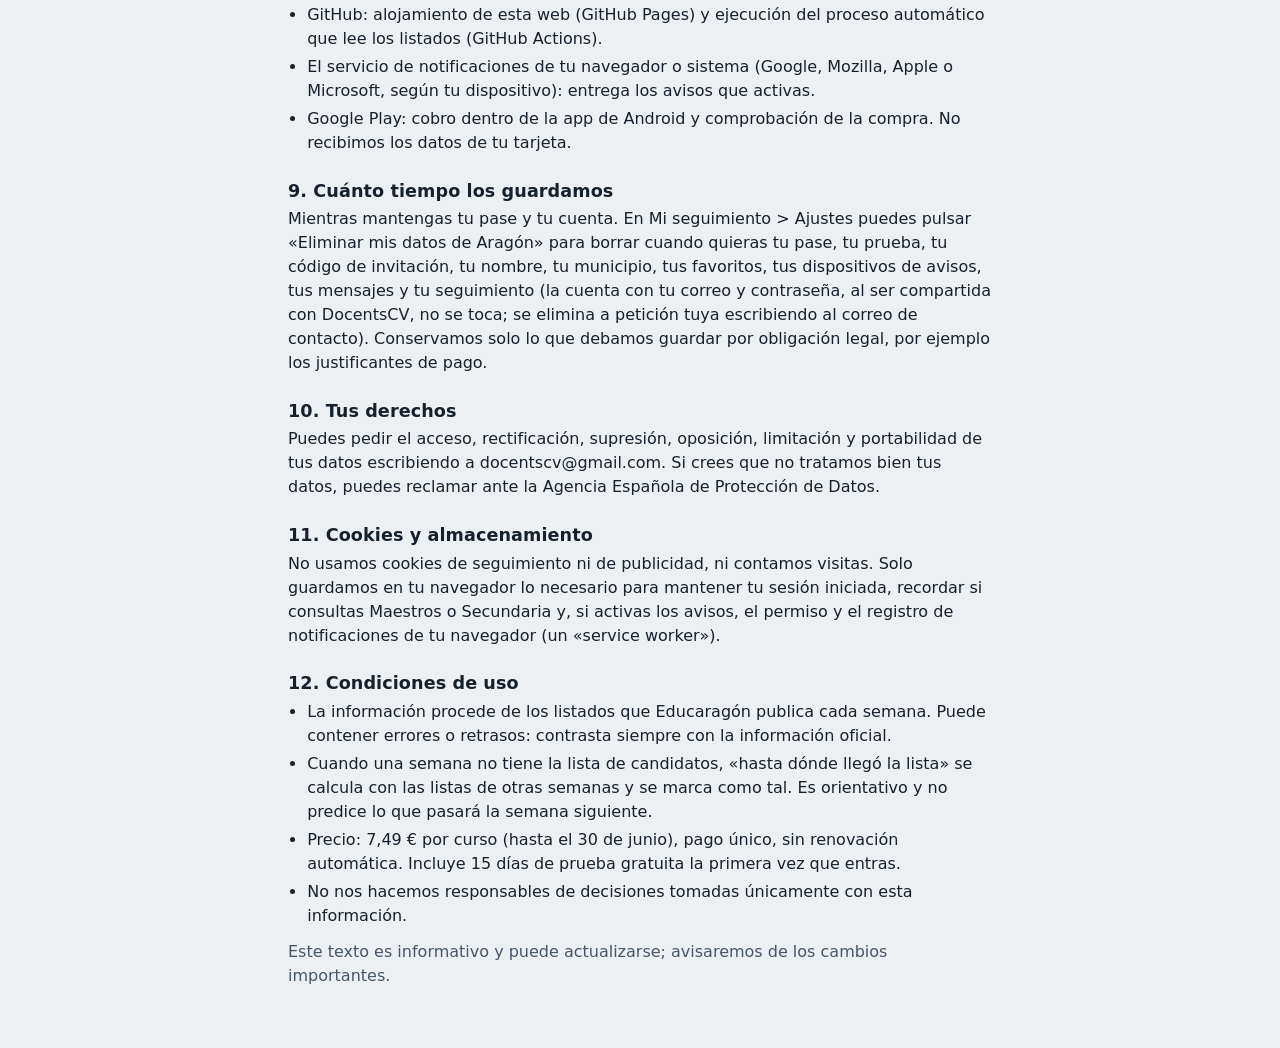
==== commit 7d2134f9: "Add files via upload" ====
--- a/web/privacidad.html
+++ b/web/privacidad.html
@@ -12,7 +12,7 @@
 <main class="legal">
 <p><a href="index.html#/yo">← Volver a Docentes Aragón</a></p>
 <h1>Privacidad y condiciones de uso</h1>
-<p class="tenue">Última actualización: 6 de noviembre de 2026 (versión 2026-11-06)</p>
+<p class="tenue">Última actualización: 6 de noviembre de 2026 (versión 2026-11-06-v3)</p>
 
 <h2>1. Quién es el responsable</h2>
 <p>Docentes Aragón es un proyecto independiente, no vinculado al Gobierno de Aragón, a Educaragón ni a ninguna administración.</p>
@@ -29,6 +29,8 @@
   <li>Tu nombre y apellidos tal como salen en los listados, si quieres escribirlo (es opcional: sirve para encontrar tus listas automáticamente; ver el apartado 4). Puedes cambiarlo hasta 3 veces; si necesitas más, lo corregimos nosotros a petición tuya.</li>
   <li>Los mensajes que envías desde «Sugerencias y reclamaciones» y las respuestas que recibes.</li>
   <li>Tus destinos preferidos (localidades).</li>
+  <li>Si lo eliges, el municipio donde vives (solo el municipio, nunca tu dirección), y los centros que marcas como favoritos con la fecha en que los guardas (ver el apartado 5).</li>
+  <li>Tus preferencias de avisos y, si los activas, los datos técnicos del dispositivo que te da tu navegador para enviarte las notificaciones (ver el apartado 5).</li>
   <li>Tu pase: tipo (prueba gratuita, compra o app gratis por invitar), curso, fecha de caducidad e identificador de la compra en Google Play.</li>
   <li>La fecha en que entras por primera vez en Docentes Aragón (es cuando empieza tu prueba gratuita de 15 días).</li>
   <li>Tu código de invitación personal y, si usaste el de otra persona, quién te invitó. Quien invita solo ve cuántas personas se han registrado con su código y cuántas han pagado; nunca ve sus correos.</li>
@@ -46,35 +48,47 @@
 </ul>
 <p>El nombre de tu cuenta lo ves tú y lo puede ver la administración para ayudarte y corregirlo. Cuando la administración mira tu seguimiento «como tú» para resolver una consulta (solo lectura), corrige tu nombre o te regala, amplía o anula un pase, queda anotado en un registro interno (quién, qué y cuándo).</p>
 
-<h2>5. Prueba gratuita e invitaciones</h2>
+<h2>5. Municipio, centros favoritos y avisos en la app</h2>
+<p>Estos datos son opcionales y solo los ve tu cuenta (y la administración, para ayudarte, como en el resto de tu seguimiento).</p>
+<ul>
+  <li><strong>Municipio.</strong> Lo eliges de una lista al crear la cuenta o más tarde en Ajustes. Solo guardamos el nombre del municipio, no tu dirección ni tu ubicación. Los kilómetros en línea recta hasta cada centro se calculan en tu propio navegador con las coordenadas de los municipios; esas coordenadas no se envían a ninguna parte.</li>
+  <li><strong>Centros favoritos.</strong> Guardamos el código y el nombre del centro, su localidad y la fecha desde la que quieres avisos (hasta 100 centros).</li>
+  <li><strong>Avisos.</strong> Si los activas en un dispositivo, guardamos la dirección del servicio de notificaciones de tu navegador y dos claves de cifrado que te asigna ese servicio (hasta 5 dispositivos por cuenta). Con ellos el proceso automático te envía una notificación cuando sale una vacante nueva o se adjudica una vacante en un centro favorito. También anotamos qué avisos ya te hemos enviado, para no repetirlos, y lo borramos a los 120 días. No enviamos avisos por correo.</li>
+  <li>Puedes desactivar los avisos en cada dispositivo desde Ajustes, quitar favoritos o cambiar de municipio cuando quieras, y «Eliminar mis datos de Aragón» borra también tus dispositivos y tus avisos enviados.</li>
+  <li>Las notificaciones se entregan a través del servicio de tu navegador o sistema (por ejemplo Google, Mozilla o Apple), que ve la dirección de tu dispositivo. El contenido del aviso viaja cifrado y solo tu dispositivo puede leerlo.</li>
+</ul>
+<p class="tenue">Las coordenadas de los municipios proceden de la base de datos abierta «countries-states-cities-database» (dr5hn), con licencia Open Database License (ODbL 1.0), completada con las coordenadas de las localidades de Aragón de esta web.</p>
+
+<h2>6. Prueba gratuita e invitaciones</h2>
 <p>Al entrar por primera vez en «Mi seguimiento» tienes 15 días de prueba gratuita, sin tarjeta y sin compromiso. Si invitas con tu código a 3 personas que se registren y compren el pase del curso, el pase de ese curso es gratis para ti. Cada persona puede usar un solo código y solo durante los primeros 30 días de su cuenta. Si alguien devuelve la compra, el premio ya concedido no se retira.</p>
 
-<h2>6. Para qué los usamos y con qué base legal</h2>
+<h2>7. Para qué los usamos y con qué base legal</h2>
 <ul>
-  <li>Prestarte el servicio que solicitas (comparar tu posición con el último llamado de cada semana y resaltar tus destinos): ejecución del servicio (art. 6.1.b RGPD) y tu consentimiento (art. 6.1.a), que das al marcar la casilla al crear la cuenta y al escribir tu nombre.</li>
+  <li>Prestarte el servicio que solicitas (comparar tu posición con el último llamado de cada semana, resaltar tus destinos, decirte la distancia a cada centro y avisarte de tus favoritos): ejecución del servicio (art. 6.1.b RGPD) y tu consentimiento (art. 6.1.a), que das al marcar la casilla al crear la cuenta, al escribir tu nombre o tu municipio y al activar los avisos en tu dispositivo (puedes retirarlo desactivándolos).</li>
   <li>Ofrecer la búsqueda automática de listas a partir de datos que Educaragón ya publica (apartado 4): interés legítimo (art. 6.1.f), con las medidas descritas (nombre normalizado, tabla privada, búsqueda solo del propio nombre y con límite, borrado al cambiar de curso) y con tu derecho a oponerte.</li>
   <li>Atender tus sugerencias y reclamaciones y proteger el servicio (registro de acciones de administración).</li>
   <li>Gestionar la prueba gratuita, el programa de invitaciones, el acceso y el pago, y cumplir obligaciones legales y fiscales (art. 6.1.c).</li>
 </ul>
 <p>No vendemos tus datos ni los usamos para publicidad.</p>
 
-<h2>7. Quién más interviene</h2>
+<h2>8. Quién más interviene</h2>
 <ul>
   <li>Supabase: base de datos y cuentas de usuario (servidores en la Unión Europea), y el envío de los correos de confirmación y de recuperación de contraseña.</li>
   <li>GitHub: alojamiento de esta web (GitHub Pages) y ejecución del proceso automático que lee los listados (GitHub Actions).</li>
+  <li>El servicio de notificaciones de tu navegador o sistema (Google, Mozilla, Apple o Microsoft, según tu dispositivo): entrega los avisos que activas.</li>
   <li>Google Play: cobro dentro de la app de Android y comprobación de la compra. No recibimos los datos de tu tarjeta.</li>
 </ul>
 
-<h2>8. Cuánto tiempo los guardamos</h2>
-<p>Mientras mantengas tu pase y tu cuenta. En Mi seguimiento > Ajustes puedes pulsar «Eliminar mis datos de Aragón» para borrar cuando quieras tu pase, tu prueba, tu código de invitación, tu nombre, tus mensajes y tu seguimiento (la cuenta con tu correo y contraseña, al ser compartida con DocentsCV, no se toca; se elimina a petición tuya escribiendo al correo de contacto). Conservamos solo lo que debamos guardar por obligación legal, por ejemplo los justificantes de pago.</p>
+<h2>9. Cuánto tiempo los guardamos</h2>
+<p>Mientras mantengas tu pase y tu cuenta. En Mi seguimiento > Ajustes puedes pulsar «Eliminar mis datos de Aragón» para borrar cuando quieras tu pase, tu prueba, tu código de invitación, tu nombre, tu municipio, tus favoritos, tus dispositivos de avisos, tus mensajes y tu seguimiento (la cuenta con tu correo y contraseña, al ser compartida con DocentsCV, no se toca; se elimina a petición tuya escribiendo al correo de contacto). Conservamos solo lo que debamos guardar por obligación legal, por ejemplo los justificantes de pago.</p>
 
-<h2>9. Tus derechos</h2>
+<h2>10. Tus derechos</h2>
 <p>Puedes pedir el acceso, rectificación, supresión, oposición, limitación y portabilidad de tus datos escribiendo a docentscv@gmail.com. Si crees que no tratamos bien tus datos, puedes reclamar ante la Agencia Española de Protección de Datos.</p>
 
-<h2>10. Cookies y almacenamiento</h2>
-<p>No usamos cookies de seguimiento ni de publicidad, ni contamos visitas. Solo guardamos en tu navegador lo necesario para mantener tu sesión iniciada y recordar si consultas Maestros o Secundaria.</p>
+<h2>11. Cookies y almacenamiento</h2>
+<p>No usamos cookies de seguimiento ni de publicidad, ni contamos visitas. Solo guardamos en tu navegador lo necesario para mantener tu sesión iniciada, recordar si consultas Maestros o Secundaria y, si activas los avisos, el permiso y el registro de notificaciones de tu navegador (un «service worker»).</p>
 
-<h2>11. Condiciones de uso</h2>
+<h2>12. Condiciones de uso</h2>
 <ul>
   <li>La información procede de los listados que Educaragón publica cada semana. Puede contener errores o retrasos: contrasta siempre con la información oficial.</li>
   <li>Cuando una semana no tiene la lista de candidatos, «hasta dónde llegó la lista» se calcula con las listas de otras semanas y se marca como tal. Es orientativo y no predice lo que pasará la semana siguiente.</li>
--- a/web/css/style.css
+++ b/web/css/style.css
@@ -280,3 +280,34 @@
 .barra-embudo span { display: block; height: 100%; background: var(--rojo); border-radius: 7px; }
 .pdfs { list-style: none; padding: 0; margin: .4rem 0; }
 .pdfs li { padding: .3rem 0; border-top: 1px solid var(--linea); }
+
+/* ---------- v3: mapa y favorito en Vacantes, municipio, distancia, avisos ---------- */
+.solo-lector { position: absolute; width: 1px; height: 1px; margin: -1px; overflow: hidden; clip: rect(0 0 0 0); white-space: nowrap; }
+.datos td.acciones-fila { white-space: nowrap; width: 1%; }
+.datos td.acciones-fila .icono-boton + .icono-boton { margin-left: .25rem; }
+/* En el móvil la tabla se desplaza hacia los lados: los botones se quedan pegados a la derecha para no tener que buscarlos */
+@media (max-width: 720px) {
+  #tabla-vacantes th:last-child, .datos td.acciones-fila { position: sticky; right: 0; background: var(--panel); box-shadow: -6px 0 6px -6px rgba(0, 0, 0, .25); }
+}
+.icono-boton { display: inline-grid; place-items: center; width: 40px; height: 40px; padding: 0; background: var(--panel); color: var(--tinta-2); border: 1px solid var(--linea); border-radius: var(--radio); cursor: pointer; vertical-align: middle; }
+.icono-boton:hover { border-color: var(--pirineo); color: var(--pirineo); }
+.icono-boton.mapa { color: var(--pirineo); }
+.icono-boton.favorito.activo { color: #8a6200; background: var(--oro-fondo); border-color: var(--oro); }
+@media (prefers-color-scheme: dark) { :root:not([data-tema="claro"]) .icono-boton.favorito.activo { color: var(--oro); } }
+:root[data-tema="oscuro"] .icono-boton.favorito.activo { color: var(--oro); }
+.aviso-fav { background: var(--oro-fondo); border: 1px solid var(--oro); border-radius: var(--radio); padding: .5rem .8rem; margin: .5rem 0 0; max-width: none; }
+
+.selector-municipio { position: relative; display: grid; gap: .2rem; }
+.selector-municipio input { width: 100%; }
+.sugerencias { position: absolute; z-index: 20; top: 2.6rem; left: 0; right: 0; margin: 0; padding: .25rem 0; list-style: none; background: var(--panel); border: 1px solid var(--linea); border-radius: var(--radio); box-shadow: 0 6px 18px rgba(0, 0, 0, .18); max-height: 16rem; overflow-y: auto; }
+.sugerencias li { padding: .5rem .8rem; cursor: pointer; color: var(--tinta); font-size: .95rem; }
+.sugerencias li:hover, .sugerencias li.activa { background: var(--oro-fondo); }
+.selector-municipio .peq { min-height: 1.1rem; }
+
+.bloque.lugar { border-left: 4px solid var(--pirineo); }
+.distancia { font-size: 1.1rem; margin: .25rem 0; }
+.distancia strong { font-size: 2rem; color: var(--rojo); margin-right: .15rem; }
+.favoritos { list-style: none; margin: 0 0 .75rem; padding: 0; }
+.favoritos li { display: flex; flex-wrap: wrap; gap: .25rem .75rem; align-items: center; justify-content: space-between; padding: .5rem 0; border-top: 1px solid var(--linea); }
+.favoritos li:first-child { border-top: 0; }
+.fav-acciones { display: flex; flex-wrap: wrap; gap: 0 .6rem; }
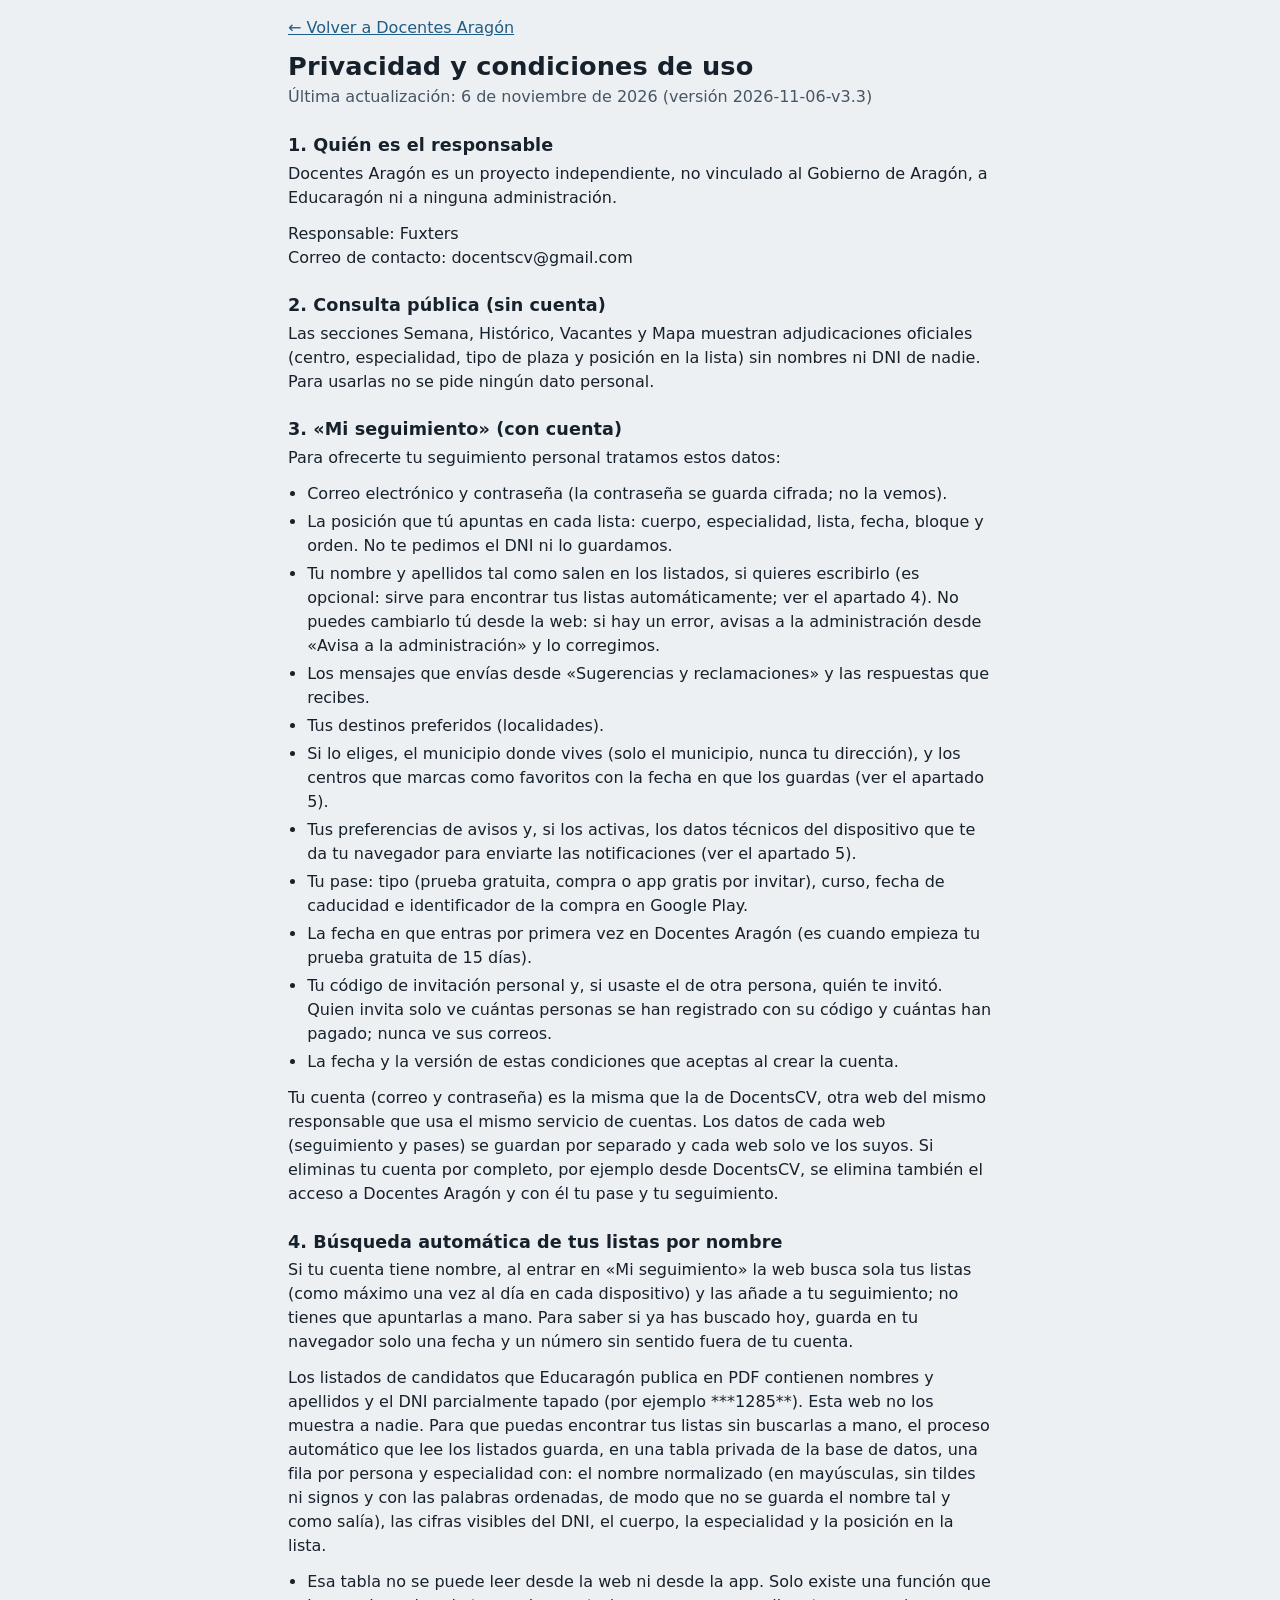
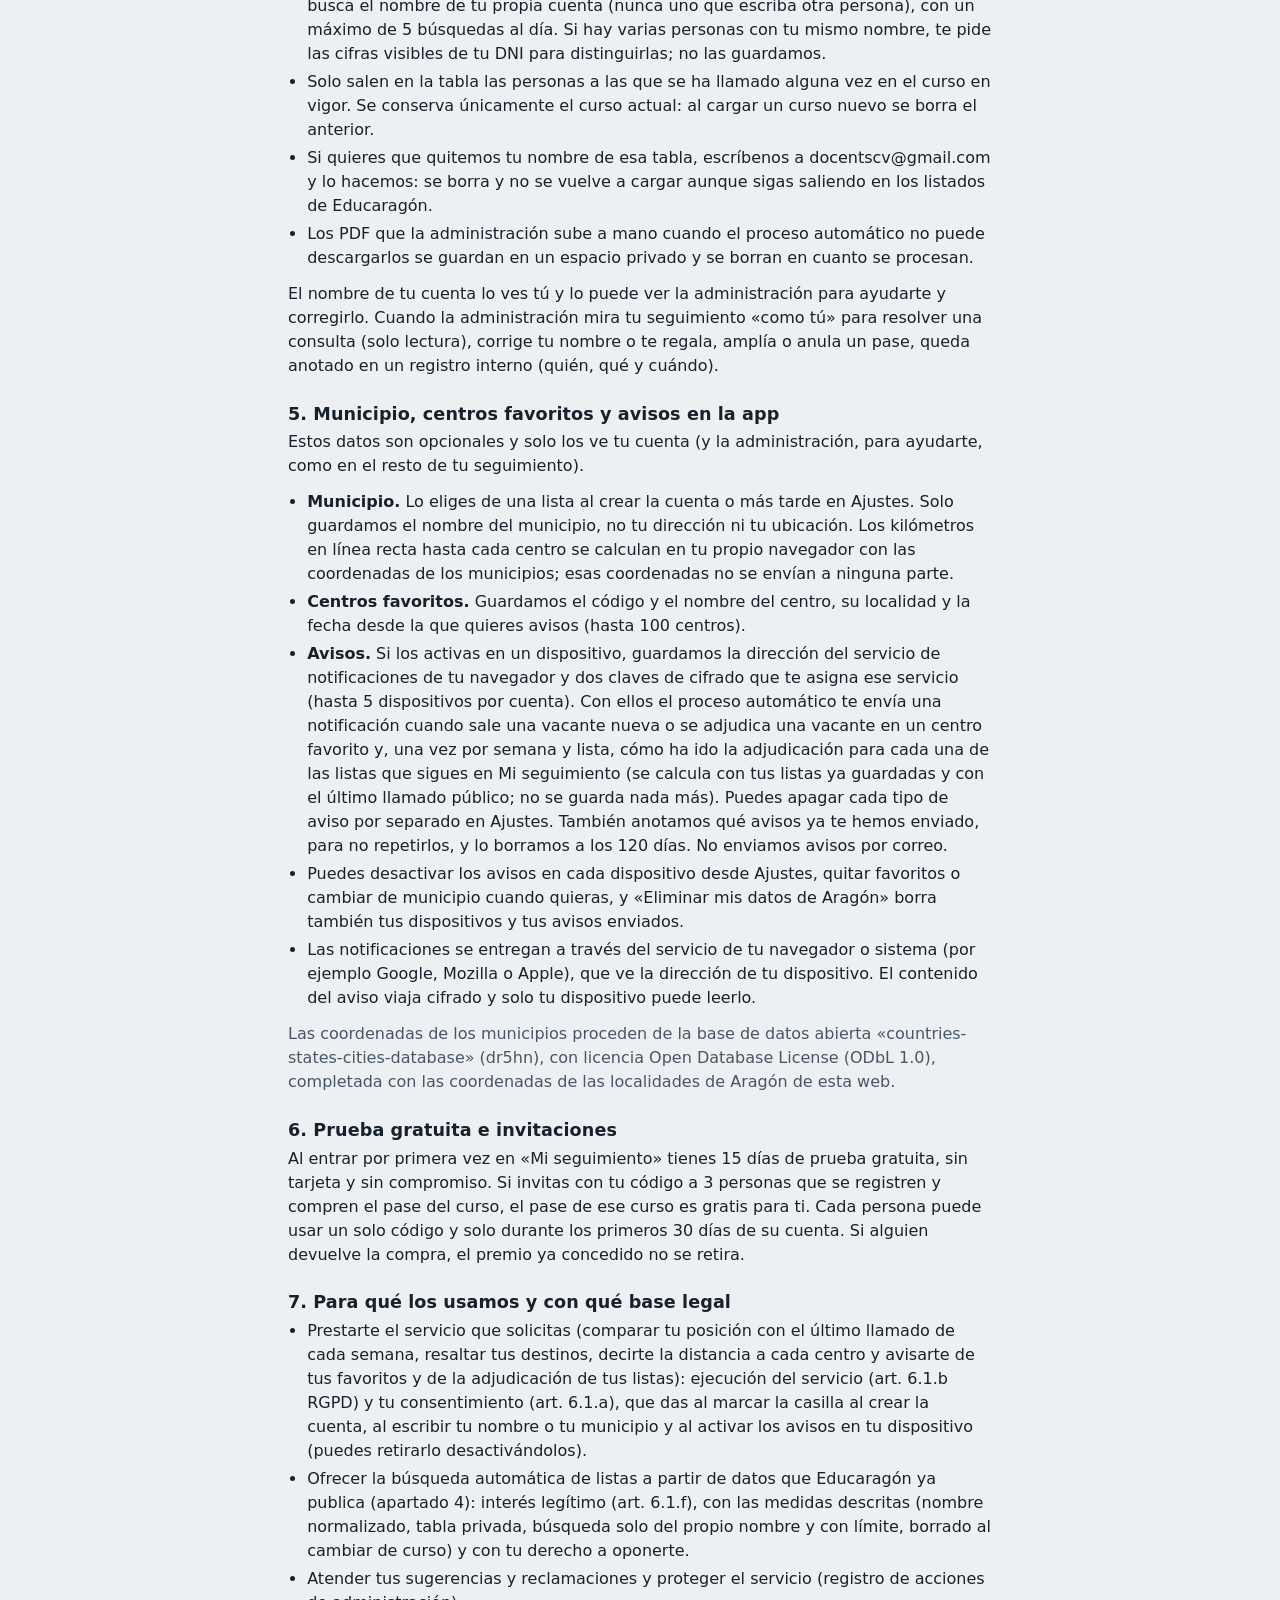
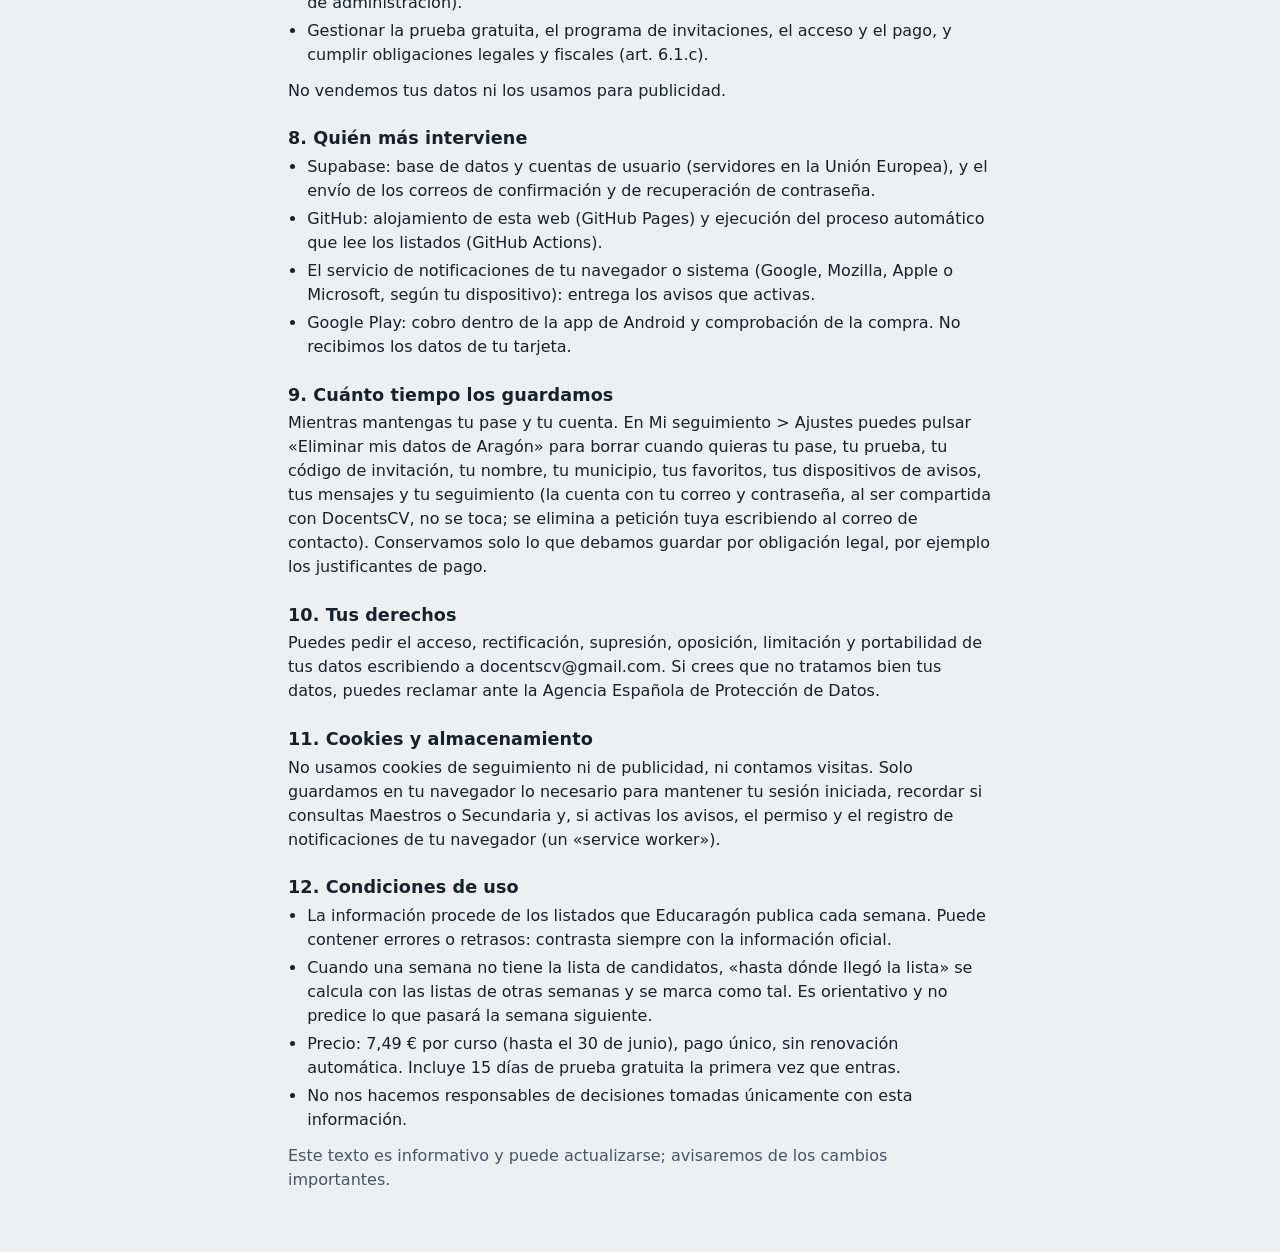
==== commit 6ac3876d: "Add files via upload" ====
--- a/web/privacidad.html
+++ b/web/privacidad.html
@@ -12,7 +12,7 @@
 <main class="legal">
 <p><a href="index.html#/yo">← Volver a Docentes Aragón</a></p>
 <h1>Privacidad y condiciones de uso</h1>
-<p class="tenue">Última actualización: 6 de noviembre de 2026 (versión 2026-11-06-v3)</p>
+<p class="tenue">Última actualización: 6 de noviembre de 2026 (versión 2026-11-06-v3.3)</p>
 
 <h2>1. Quién es el responsable</h2>
 <p>Docentes Aragón es un proyecto independiente, no vinculado al Gobierno de Aragón, a Educaragón ni a ninguna administración.</p>
@@ -26,7 +26,7 @@
 <ul>
   <li>Correo electrónico y contraseña (la contraseña se guarda cifrada; no la vemos).</li>
   <li>La posición que tú apuntas en cada lista: cuerpo, especialidad, lista, fecha, bloque y orden. No te pedimos el DNI ni lo guardamos.</li>
-  <li>Tu nombre y apellidos tal como salen en los listados, si quieres escribirlo (es opcional: sirve para encontrar tus listas automáticamente; ver el apartado 4). Puedes cambiarlo hasta 3 veces; si necesitas más, lo corregimos nosotros a petición tuya.</li>
+  <li>Tu nombre y apellidos tal como salen en los listados, si quieres escribirlo (es opcional: sirve para encontrar tus listas automáticamente; ver el apartado 4). No puedes cambiarlo tú desde la web: si hay un error, avisas a la administración desde «Avisa a la administración» y lo corregimos.</li>
   <li>Los mensajes que envías desde «Sugerencias y reclamaciones» y las respuestas que recibes.</li>
   <li>Tus destinos preferidos (localidades).</li>
   <li>Si lo eliges, el municipio donde vives (solo el municipio, nunca tu dirección), y los centros que marcas como favoritos con la fecha en que los guardas (ver el apartado 5).</li>
@@ -39,6 +39,7 @@
 <p>Tu cuenta (correo y contraseña) es la misma que la de DocentsCV, otra web del mismo responsable que usa el mismo servicio de cuentas. Los datos de cada web (seguimiento y pases) se guardan por separado y cada web solo ve los suyos. Si eliminas tu cuenta por completo, por ejemplo desde DocentsCV, se elimina también el acceso a Docentes Aragón y con él tu pase y tu seguimiento.</p>
 
 <h2>4. Búsqueda automática de tus listas por nombre</h2>
+<p>Si tu cuenta tiene nombre, al entrar en «Mi seguimiento» la web busca sola tus listas (como máximo una vez al día en cada dispositivo) y las añade a tu seguimiento; no tienes que apuntarlas a mano. Para saber si ya has buscado hoy, guarda en tu navegador solo una fecha y un número sin sentido fuera de tu cuenta.</p>
 <p>Los listados de candidatos que Educaragón publica en PDF contienen nombres y apellidos y el DNI parcialmente tapado (por ejemplo ***1285**). Esta web no los muestra a nadie. Para que puedas encontrar tus listas sin buscarlas a mano, el proceso automático que lee los listados guarda, en una tabla privada de la base de datos, una fila por persona y especialidad con: el nombre normalizado (en mayúsculas, sin tildes ni signos y con las palabras ordenadas, de modo que no se guarda el nombre tal y como salía), las cifras visibles del DNI, el cuerpo, la especialidad y la posición en la lista.</p>
 <ul>
   <li>Esa tabla no se puede leer desde la web ni desde la app. Solo existe una función que busca el nombre de tu propia cuenta (nunca uno que escriba otra persona), con un máximo de 5 búsquedas al día. Si hay varias personas con tu mismo nombre, te pide las cifras visibles de tu DNI para distinguirlas; no las guardamos.</li>
@@ -53,7 +54,7 @@
 <ul>
   <li><strong>Municipio.</strong> Lo eliges de una lista al crear la cuenta o más tarde en Ajustes. Solo guardamos el nombre del municipio, no tu dirección ni tu ubicación. Los kilómetros en línea recta hasta cada centro se calculan en tu propio navegador con las coordenadas de los municipios; esas coordenadas no se envían a ninguna parte.</li>
   <li><strong>Centros favoritos.</strong> Guardamos el código y el nombre del centro, su localidad y la fecha desde la que quieres avisos (hasta 100 centros).</li>
-  <li><strong>Avisos.</strong> Si los activas en un dispositivo, guardamos la dirección del servicio de notificaciones de tu navegador y dos claves de cifrado que te asigna ese servicio (hasta 5 dispositivos por cuenta). Con ellos el proceso automático te envía una notificación cuando sale una vacante nueva o se adjudica una vacante en un centro favorito. También anotamos qué avisos ya te hemos enviado, para no repetirlos, y lo borramos a los 120 días. No enviamos avisos por correo.</li>
+  <li><strong>Avisos.</strong> Si los activas en un dispositivo, guardamos la dirección del servicio de notificaciones de tu navegador y dos claves de cifrado que te asigna ese servicio (hasta 5 dispositivos por cuenta). Con ellos el proceso automático te envía una notificación cuando sale una vacante nueva o se adjudica una vacante en un centro favorito y, una vez por semana y lista, cómo ha ido la adjudicación para cada una de las listas que sigues en Mi seguimiento (se calcula con tus listas ya guardadas y con el último llamado público; no se guarda nada más). Puedes apagar cada tipo de aviso por separado en Ajustes. También anotamos qué avisos ya te hemos enviado, para no repetirlos, y lo borramos a los 120 días. No enviamos avisos por correo.</li>
   <li>Puedes desactivar los avisos en cada dispositivo desde Ajustes, quitar favoritos o cambiar de municipio cuando quieras, y «Eliminar mis datos de Aragón» borra también tus dispositivos y tus avisos enviados.</li>
   <li>Las notificaciones se entregan a través del servicio de tu navegador o sistema (por ejemplo Google, Mozilla o Apple), que ve la dirección de tu dispositivo. El contenido del aviso viaja cifrado y solo tu dispositivo puede leerlo.</li>
 </ul>
@@ -64,7 +65,7 @@
 
 <h2>7. Para qué los usamos y con qué base legal</h2>
 <ul>
-  <li>Prestarte el servicio que solicitas (comparar tu posición con el último llamado de cada semana, resaltar tus destinos, decirte la distancia a cada centro y avisarte de tus favoritos): ejecución del servicio (art. 6.1.b RGPD) y tu consentimiento (art. 6.1.a), que das al marcar la casilla al crear la cuenta, al escribir tu nombre o tu municipio y al activar los avisos en tu dispositivo (puedes retirarlo desactivándolos).</li>
+  <li>Prestarte el servicio que solicitas (comparar tu posición con el último llamado de cada semana, resaltar tus destinos, decirte la distancia a cada centro y avisarte de tus favoritos y de la adjudicación de tus listas): ejecución del servicio (art. 6.1.b RGPD) y tu consentimiento (art. 6.1.a), que das al marcar la casilla al crear la cuenta, al escribir tu nombre o tu municipio y al activar los avisos en tu dispositivo (puedes retirarlo desactivándolos).</li>
   <li>Ofrecer la búsqueda automática de listas a partir de datos que Educaragón ya publica (apartado 4): interés legítimo (art. 6.1.f), con las medidas descritas (nombre normalizado, tabla privada, búsqueda solo del propio nombre y con límite, borrado al cambiar de curso) y con tu derecho a oponerte.</li>
   <li>Atender tus sugerencias y reclamaciones y proteger el servicio (registro de acciones de administración).</li>
   <li>Gestionar la prueba gratuita, el programa de invitaciones, el acceso y el pago, y cumplir obligaciones legales y fiscales (art. 6.1.c).</li>
--- a/web/css/style.css
+++ b/web/css/style.css
@@ -287,7 +287,7 @@
 .datos td.acciones-fila .icono-boton + .icono-boton { margin-left: .25rem; }
 /* En el móvil la tabla se desplaza hacia los lados: los botones se quedan pegados a la derecha para no tener que buscarlos */
 @media (max-width: 720px) {
-  #tabla-vacantes th:last-child, .datos td.acciones-fila { position: sticky; right: 0; background: var(--panel); box-shadow: -6px 0 6px -6px rgba(0, 0, 0, .25); }
+  #tabla-vacantes th:last-child, .tabla-centros th:last-child, .datos td.acciones-fila { position: sticky; right: 0; background: var(--panel); box-shadow: -6px 0 6px -6px rgba(0, 0, 0, .25); }
 }
 .icono-boton { display: inline-grid; place-items: center; width: 40px; height: 40px; padding: 0; background: var(--panel); color: var(--tinta-2); border: 1px solid var(--linea); border-radius: var(--radio); cursor: pointer; vertical-align: middle; }
 .icono-boton:hover { border-color: var(--pirineo); color: var(--pirineo); }
@@ -311,3 +311,100 @@
 .favoritos li { display: flex; flex-wrap: wrap; gap: .25rem .75rem; align-items: center; justify-content: space-between; padding: .5rem 0; border-top: 1px solid var(--linea); }
 .favoritos li:first-child { border-top: 0; }
 .fav-acciones { display: flex; flex-wrap: wrap; gap: 0 .6rem; }
+
+/* ---------- v3.1: entrada a la derecha, tiempo en coche y centros desplegables en Semana ---------- */
+.acceso-grid { display: grid; grid-template-columns: minmax(0, 1.5fr) minmax(300px, 1fr); gap: 1rem 1.25rem; align-items: start; }
+.acceso-grid .form-acceso { grid-column: 2; grid-row: 1; position: sticky; top: 4.5rem; margin: 0; }
+.acceso-grid .acceso-info { grid-column: 1; grid-row: 1; margin: 0; }
+@media (max-width: 860px) {
+  .acceso-grid { grid-template-columns: minmax(0, 1fr); }
+  .acceso-grid .form-acceso, .acceso-grid .acceso-info { grid-column: 1; position: static; }
+  .acceso-grid .acceso-info { grid-row: 2; }
+}
+.tiempo { margin: .1rem 0 .4rem; }
+.tiempo strong { font: 700 1.15rem var(--f-cifras); }
+.fila-esp .centros-esp { grid-column: 1 / -1; }
+.centros-esp summary { cursor: pointer; color: var(--pirineo); font-size: .9rem; padding: .2rem 0; }
+.centros-esp .centros-cuerpo { margin-top: .5rem; }
+.tabla-centros { font-size: .88rem; }
+
+/* ---------- v3.1: probabilidad de plaza ---------- */
+.prob { margin: .75rem 0; padding: .75rem .9rem; border: 1px solid var(--linea); border-radius: var(--radio); background: var(--panel); }
+.prob h4 { margin: 0 0 .5rem; font-size: 1rem; }
+.prob-caja { border-radius: var(--radio); padding: .6rem .8rem; border: 1px solid var(--linea); }
+.prob-caja.baja { background: #fdecea; border-color: #e5a29b; }
+.prob-caja.media { background: var(--oro-fondo); border-color: var(--oro); }
+.prob-caja.alta { background: #e7f5ec; border-color: #8ccaa0; }
+.prob-nivel { margin: 0; font-size: 1.3rem; }
+.prob-barra { height: 8px; border-radius: 4px; background: rgba(0, 0, 0, .1); margin-top: .35rem; overflow: hidden; }
+.prob-barra span { display: block; height: 100%; width: var(--p); background: currentColor; opacity: .75; }
+.prob-caja.baja { color: #8a1c14; } .prob-caja.media { color: #7a5600; } .prob-caja.alta { color: #1a6b36; }
+.prob-caja p.tenue { color: var(--tinta-2); }
+.prob-datos { display: grid; grid-template-columns: repeat(auto-fit, minmax(150px, 1fr)); gap: .5rem; margin-top: .6rem; }
+.prob-datos > div { border: 1px solid var(--linea); border-radius: var(--radio); padding: .4rem .6rem; display: grid; gap: .1rem; }
+.prob-datos strong { font-size: 1.25rem; }
+.grafico-prob { width: 100%; height: auto; display: block; color: var(--tinta-2); }
+.grafico-prob text { fill: var(--tinta-2); font: 11px var(--f-texto); }
+@media (prefers-color-scheme: dark) { :root:not([data-tema="claro"]) .prob-caja.baja, :root:not([data-tema="claro"]) .prob-caja.media, :root:not([data-tema="claro"]) .prob-caja.alta { background: var(--panel); } }
+:root[data-tema="oscuro"] .prob-caja.baja, :root[data-tema="oscuro"] .prob-caja.media, :root[data-tema="oscuro"] .prob-caja.alta { background: var(--panel); }
+.leyenda-verde { color: #1a7f3c; font-weight: 600; }
+.leyenda-oro { color: #8a6200; font-weight: 600; }
+
+/* ---------- v3.2: saludo con nombre y especialidades, tarjeta de invitación ---------- */
+.cabecera-vista.saludo { display: flex; flex-wrap: wrap; align-items: center; gap: .75rem 1rem; background: var(--panel); border: 1px solid var(--linea); border-left: 5px solid var(--rojo); border-radius: var(--radio); padding: .85rem 1rem; }
+.saludo .avatar { flex: none; display: grid; place-items: center; width: 3.4rem; height: 3.4rem; border-radius: 50%; background: var(--oro); color: #3a2a00; font: 800 1.35rem var(--f-cifras); letter-spacing: .02em; }
+.saludo-texto { flex: 1 1 14rem; min-width: 0; }
+.saludo-texto h2 { overflow-wrap: anywhere; }
+.saludo-nombre { margin: .1rem 0 0; font-size: 1.05rem; color: var(--tinta-2); overflow-wrap: anywhere; }
+.saludo .etiquetas { margin: .5rem 0 0; }
+.saludo .chip { white-space: normal; }
+.saludo .boton-paddoc { margin-left: auto; }
+@media (max-width: 560px) { .saludo .boton-paddoc { margin-left: 0; } }
+
+.avisar-admin { margin: 1rem 0 .5rem; max-width: none; }
+
+/* La tarjeta de invitación tiene colores propios (rojo oscuro y oro) para que destaque tanto en claro como en oscuro */
+.tarjeta-invitar { display: flex; flex-wrap: wrap; gap: 1rem 1.5rem; align-items: center; justify-content: space-between; margin: 0 0 1rem; padding: 1.1rem 1.25rem; border-radius: 10px; color: #fff;
+  background: linear-gradient(135deg, #7a0b1c 0%, #b5122b 65%, #c8431a 100%); box-shadow: 0 4px 16px rgba(122, 11, 28, .28); border: 2px solid var(--oro); }
+.tarjeta-invitar h3 { font-size: 1.3rem; color: #fff; }
+.tarjeta-invitar .inv-cuerpo { flex: 1 1 18rem; min-width: 0; }
+.tarjeta-invitar .inv-texto { margin: .35rem 0 .7rem; color: #fff5dc; }
+.inv-progreso { display: flex; flex-wrap: wrap; align-items: center; gap: .45rem; }
+.inv-punto { display: grid; place-items: center; width: 2rem; height: 2rem; border-radius: 50%; border: 2px dashed #ffd76a; color: #ffd76a; font: 700 .95rem var(--f-cifras); }
+.inv-punto.lleno { background: var(--oro); border: 2px solid var(--oro); color: #3a2a00; }
+.inv-cuenta { margin-left: .4rem; font-weight: 600; color: #fff; }
+.inv-accion { flex: 0 1 24rem; display: grid; gap: .4rem; justify-items: start; }
+.inv-etiqueta { margin: 0; font-size: .85rem; color: #fff5dc; }
+.inv-codigo { background: #fff; color: #7a0b1c; border-radius: 8px; padding: .25rem .9rem; font: 800 1.75rem var(--f-cifras); letter-spacing: .08em; user-select: all; }
+.inv-botones { display: flex; flex-wrap: wrap; gap: .5rem; }
+.boton-inv { display: inline-flex; align-items: center; min-height: 40px; padding: .45rem 1rem; border-radius: var(--radio); background: var(--oro); color: #2b1f00; border: 2px solid var(--oro); font-weight: 700; text-decoration: none; cursor: pointer; }
+.boton-inv.sec { background: transparent; color: #fff; border-color: #ffd76a; }
+.boton-inv:hover { filter: brightness(1.08); }
+.boton-inv:focus-visible { outline: 3px solid #fff; outline-offset: 2px; }
+.inv-msg { margin: 0; min-height: 1.2rem; font-size: .85rem; color: #fff5dc; overflow-wrap: anywhere; }
+@media (max-width: 560px) { .tarjeta-invitar { padding: 1rem; } .inv-accion { flex-basis: 100%; } .inv-codigo { font-size: 1.5rem; } }
+
+/* ---------- v3.3: vacantes cerca de casa y primeros pasos ---------- */
+td.dist { white-space: nowrap; }
+.pasos { background: var(--panel); border: 1px solid var(--linea); border-left: 5px solid var(--oro); border-radius: var(--radio); padding: .8rem 1rem; margin: 0 0 1rem; }
+.pasos h3 { margin: 0; }
+.pasos-lista { list-style: none; margin: .5rem 0 0; padding: 0; display: grid; gap: .55rem; }
+.pasos-lista li { display: flex; gap: .7rem; align-items: flex-start; }
+.pasos-lista .pasos-marca { flex: none; display: grid; place-items: center; width: 1.5rem; height: 1.5rem; margin-top: .1rem; border-radius: 50%; border: 2px solid var(--linea); font-weight: 800; font-size: .9rem; }
+.pasos-lista li.hecho .pasos-marca { background: var(--oro); border-color: var(--oro); color: #3a2a00; }
+.pasos-lista li.hecho { color: var(--tinta-2); }
+.pasos-lista li.hecho strong { font-weight: 500; text-decoration: line-through; text-decoration-thickness: 1px; }
+.pasos-lista .enlace, .pasos-lista a { padding: .1rem 0; min-height: 0; }
+
+/* Ayuda */
+.ayuda-grupos { display: grid; gap: 1rem; max-width: 52rem; }
+.ayuda-grupo h3 { margin-bottom: .4rem; }
+.faq { border-top: 1px solid var(--linea); padding: .1rem 0; scroll-margin-top: 9rem; }
+.faq:first-of-type { border-top: 0; }
+.faq > summary { cursor: pointer; font-weight: 600; padding: .6rem 0; }
+.faq-respuesta { padding: 0 0 .6rem; }
+.faq-respuesta p { margin: 0 0 .6em; }
+
+/* v3.3: casillas de avisos en Ajustes, una por línea */
+#aj-avisos label.check { display: flex; gap: .55rem; align-items: flex-start; margin: .5rem 0; font-size: .95rem; color: var(--tinta); }
+#aj-avisos label.check input { margin-top: .3rem; flex: none; }
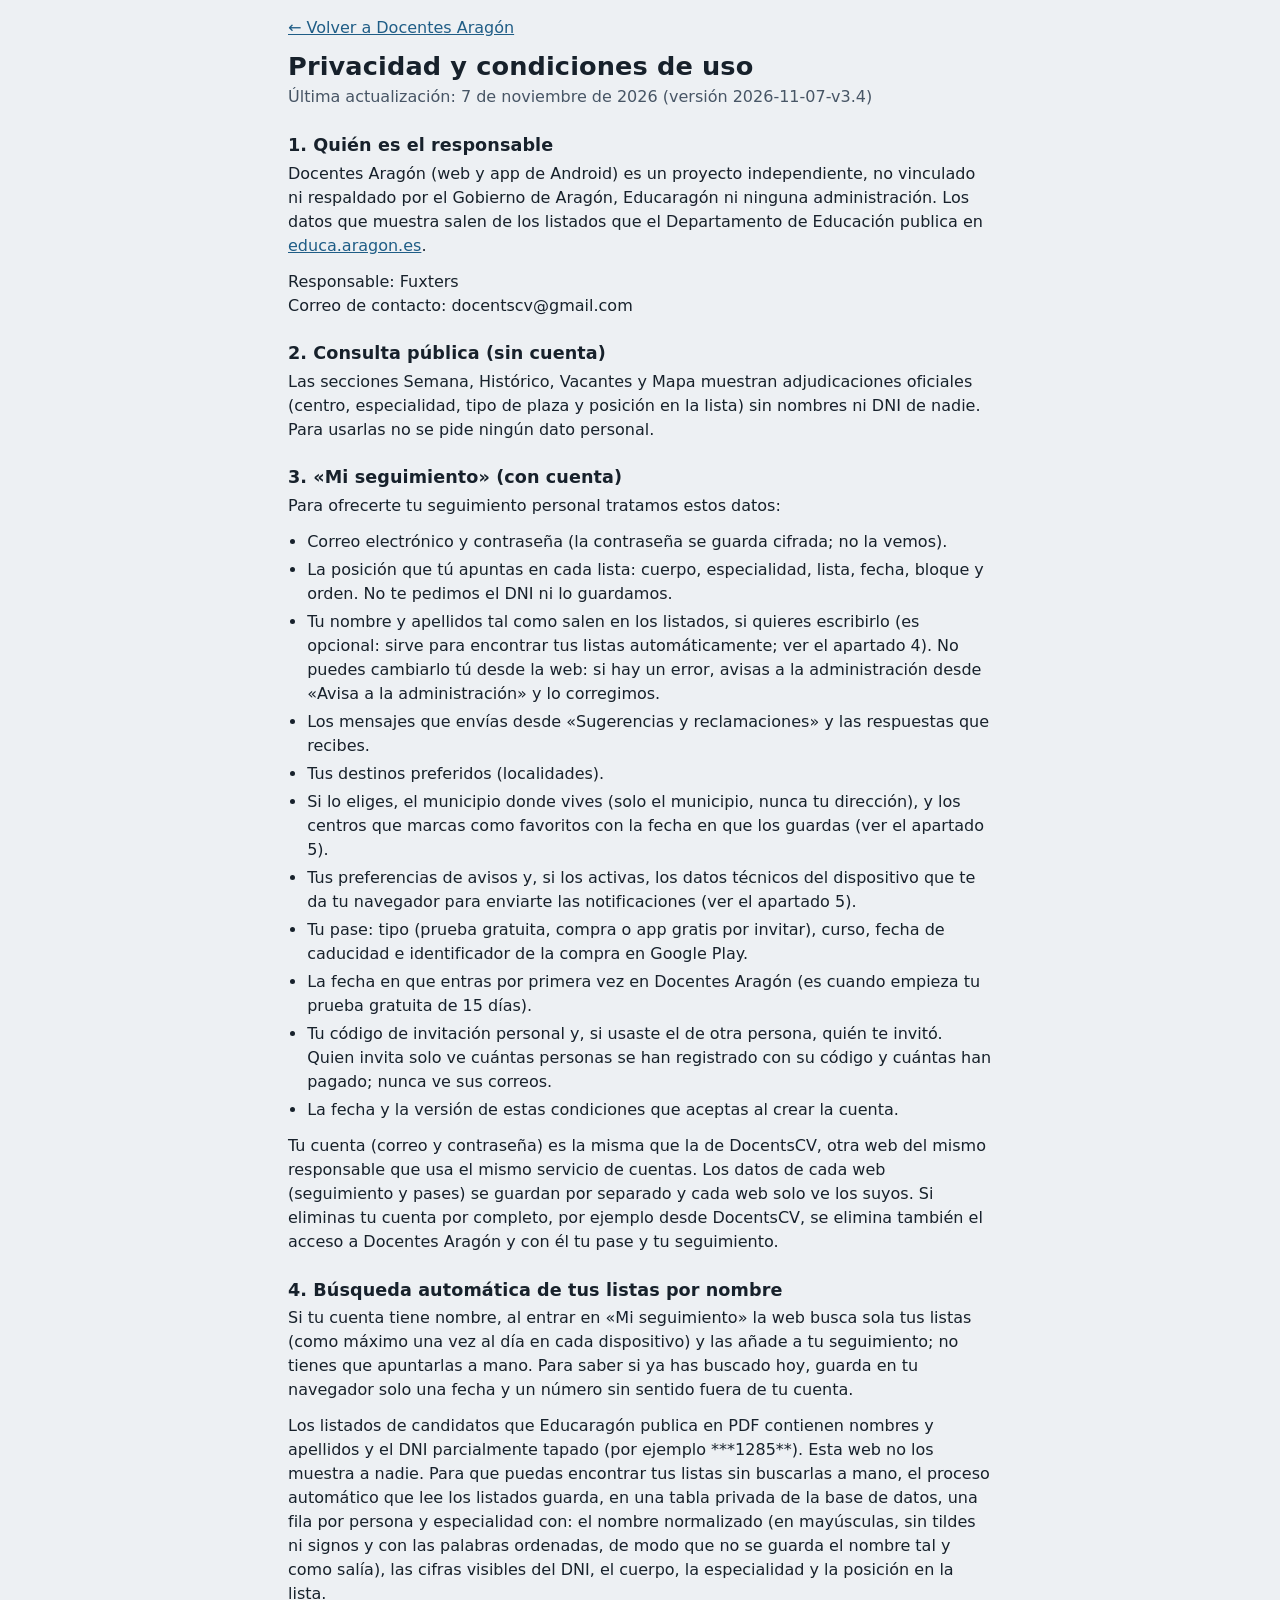
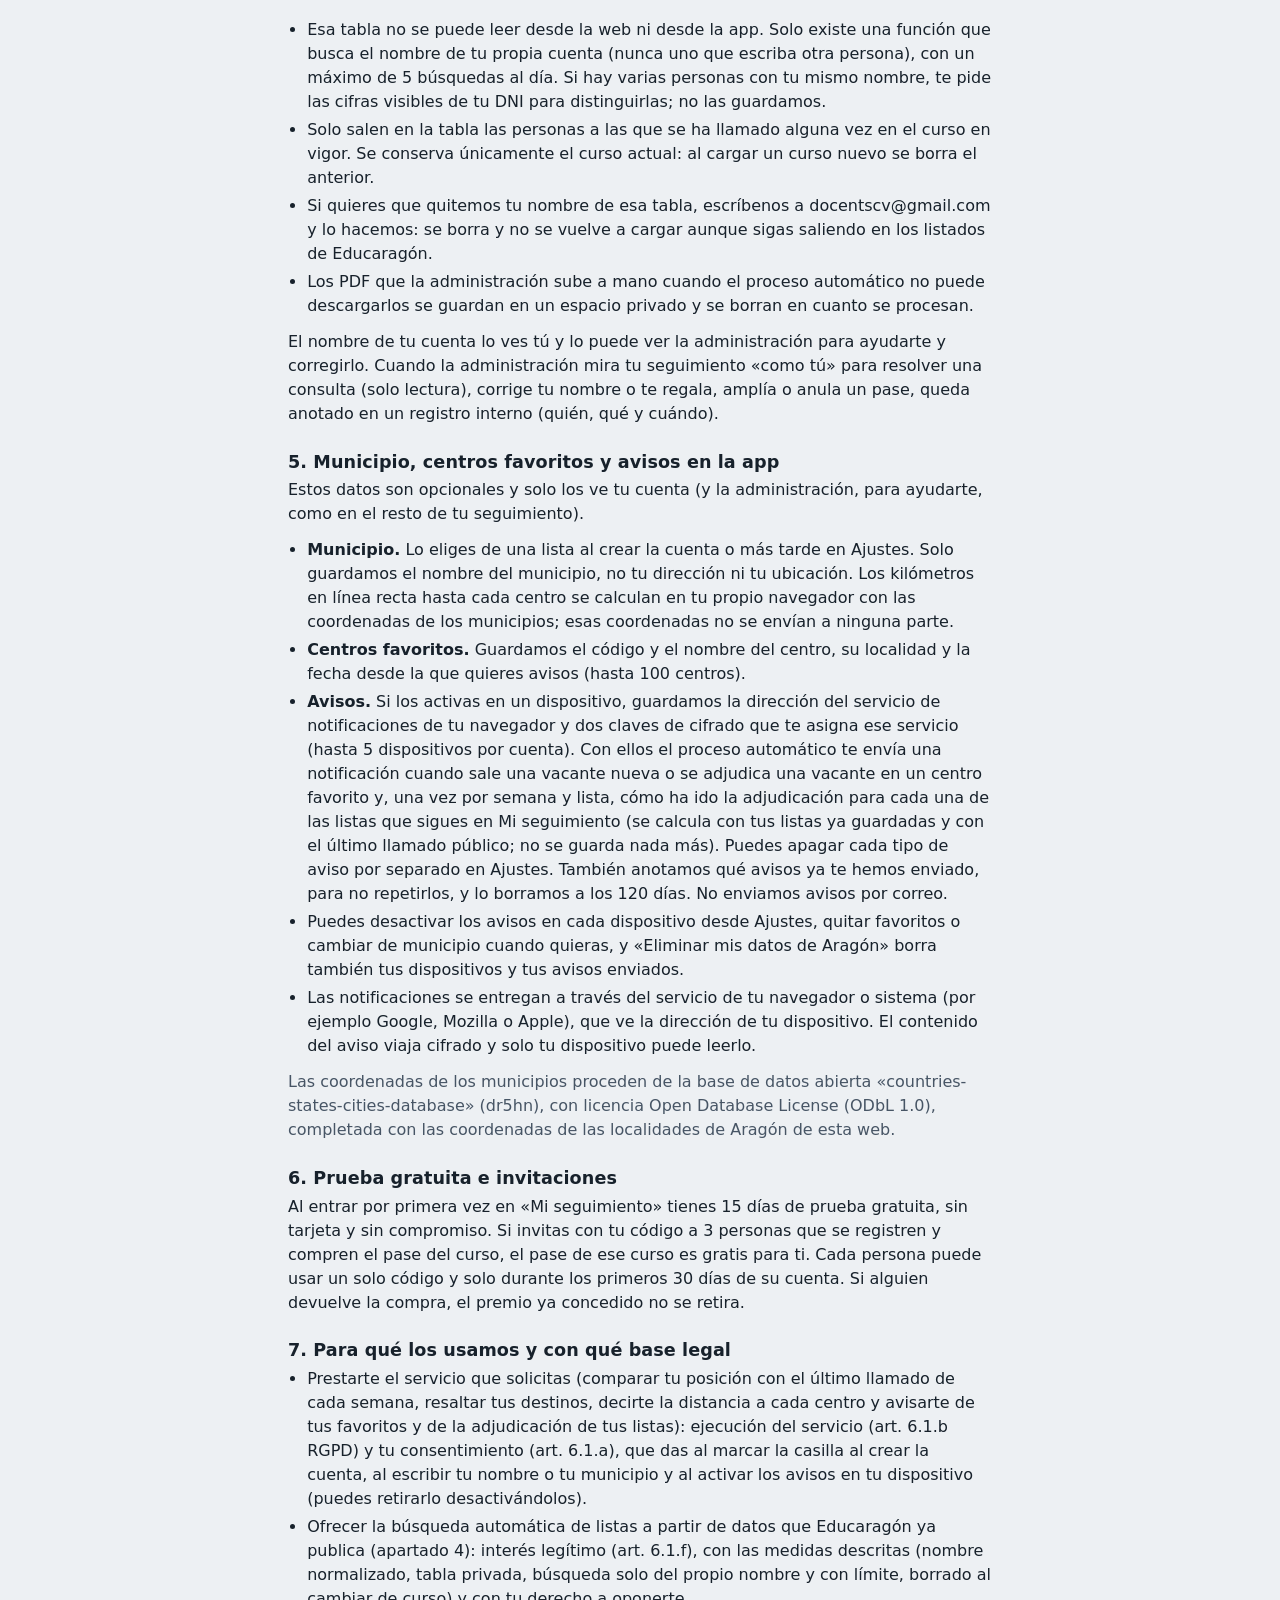
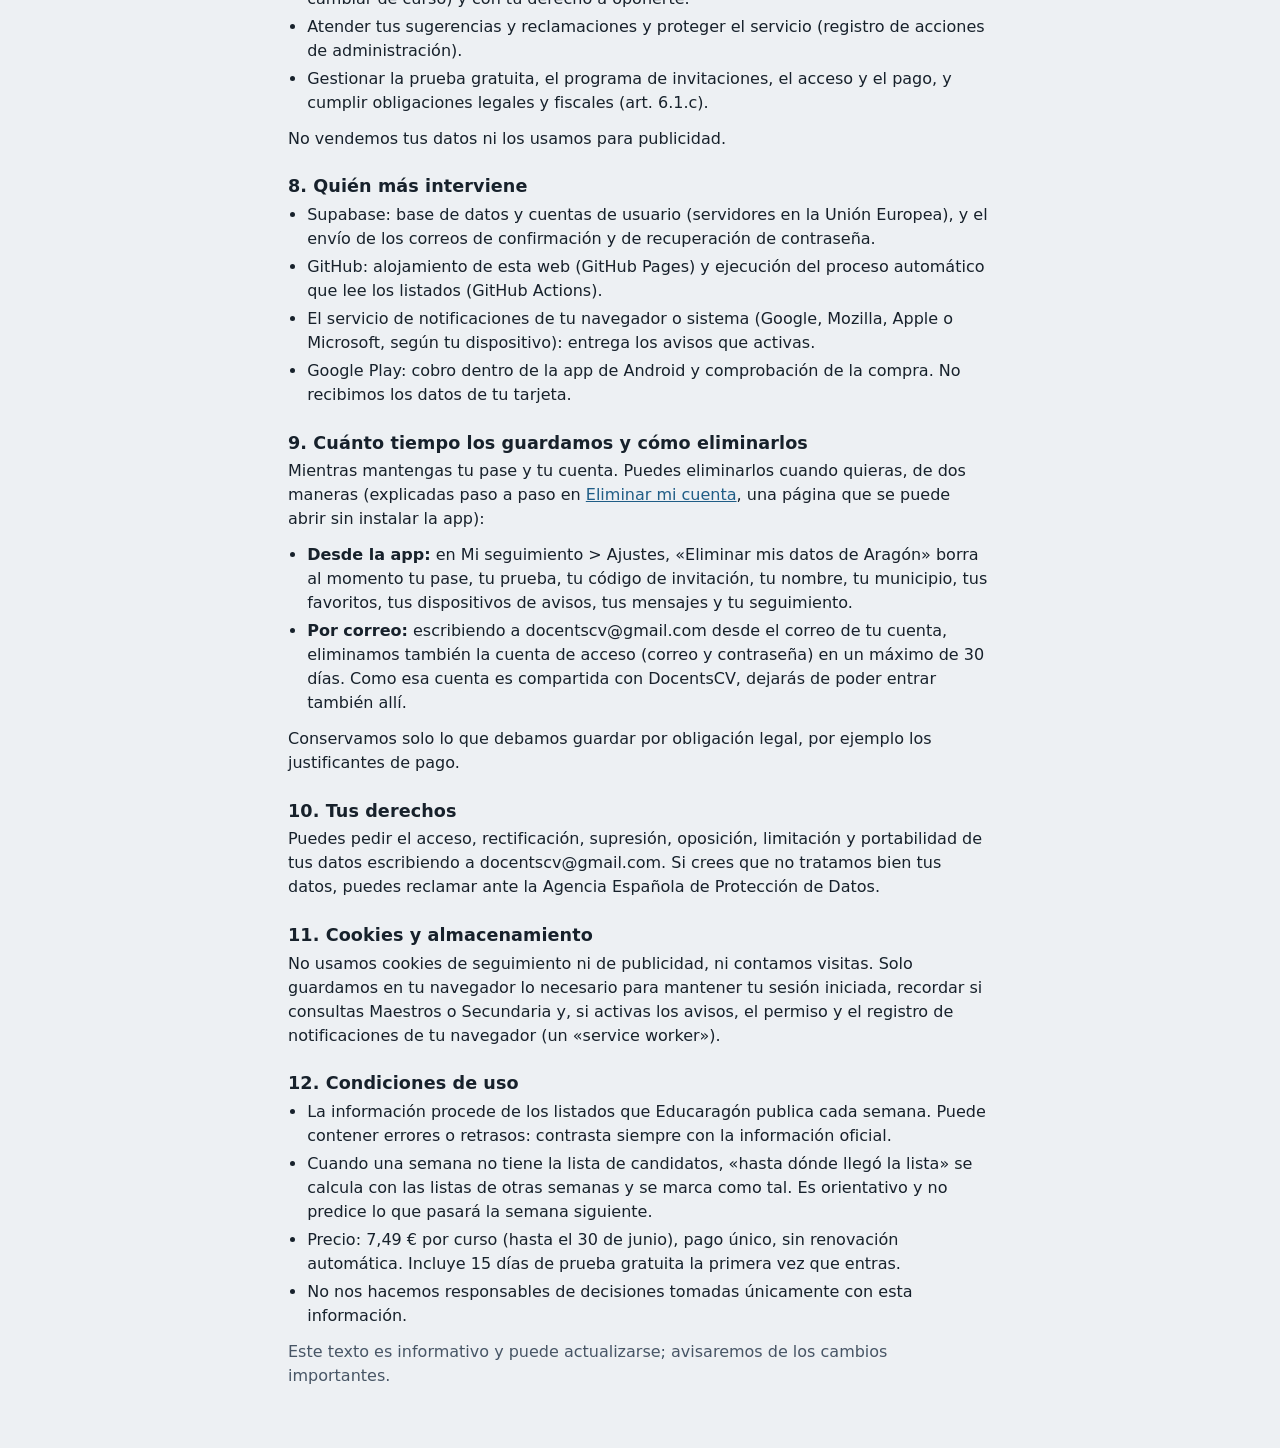
==== commit cecb4306: "Add files via upload" ====
--- a/web/privacidad.html
+++ b/web/privacidad.html
@@ -12,10 +12,10 @@
 <main class="legal">
 <p><a href="index.html#/yo">← Volver a Docentes Aragón</a></p>
 <h1>Privacidad y condiciones de uso</h1>
-<p class="tenue">Última actualización: 6 de noviembre de 2026 (versión 2026-11-06-v3.3)</p>
+<p class="tenue">Última actualización: 7 de noviembre de 2026 (versión 2026-11-07-v3.4)</p>
 
 <h2>1. Quién es el responsable</h2>
-<p>Docentes Aragón es un proyecto independiente, no vinculado al Gobierno de Aragón, a Educaragón ni a ninguna administración.</p>
+<p>Docentes Aragón (web y app de Android) es un proyecto independiente, no vinculado ni respaldado por el Gobierno de Aragón, Educaragón ni ninguna administración. Los datos que muestra salen de los listados que el Departamento de Educación publica en <a href="https://educa.aragon.es" target="_blank" rel="noopener">educa.aragon.es</a>.</p>
 <p>Responsable: Fuxters<br>Correo de contacto: docentscv@gmail.com</p>
 
 <h2>2. Consulta pública (sin cuenta)</h2>
@@ -80,8 +80,13 @@
   <li>Google Play: cobro dentro de la app de Android y comprobación de la compra. No recibimos los datos de tu tarjeta.</li>
 </ul>
 
-<h2>9. Cuánto tiempo los guardamos</h2>
-<p>Mientras mantengas tu pase y tu cuenta. En Mi seguimiento > Ajustes puedes pulsar «Eliminar mis datos de Aragón» para borrar cuando quieras tu pase, tu prueba, tu código de invitación, tu nombre, tu municipio, tus favoritos, tus dispositivos de avisos, tus mensajes y tu seguimiento (la cuenta con tu correo y contraseña, al ser compartida con DocentsCV, no se toca; se elimina a petición tuya escribiendo al correo de contacto). Conservamos solo lo que debamos guardar por obligación legal, por ejemplo los justificantes de pago.</p>
+<h2 id="eliminar">9. Cuánto tiempo los guardamos y cómo eliminarlos</h2>
+<p>Mientras mantengas tu pase y tu cuenta. Puedes eliminarlos cuando quieras, de dos maneras (explicadas paso a paso en <a href="eliminar-cuenta.html">Eliminar mi cuenta</a>, una página que se puede abrir sin instalar la app):</p>
+<ul>
+  <li><strong>Desde la app:</strong> en Mi seguimiento > Ajustes, «Eliminar mis datos de Aragón» borra al momento tu pase, tu prueba, tu código de invitación, tu nombre, tu municipio, tus favoritos, tus dispositivos de avisos, tus mensajes y tu seguimiento.</li>
+  <li><strong>Por correo:</strong> escribiendo a docentscv@gmail.com desde el correo de tu cuenta, eliminamos también la cuenta de acceso (correo y contraseña) en un máximo de 30 días. Como esa cuenta es compartida con DocentsCV, dejarás de poder entrar también allí.</li>
+</ul>
+<p>Conservamos solo lo que debamos guardar por obligación legal, por ejemplo los justificantes de pago.</p>
 
 <h2>10. Tus derechos</h2>
 <p>Puedes pedir el acceso, rectificación, supresión, oposición, limitación y portabilidad de tus datos escribiendo a docentscv@gmail.com. Si crees que no tratamos bien tus datos, puedes reclamar ante la Agencia Española de Protección de Datos.</p>
--- a/web/css/style.css
+++ b/web/css/style.css
@@ -363,26 +363,28 @@
 
 .avisar-admin { margin: 1rem 0 .5rem; max-width: none; }
 
-/* La tarjeta de invitación tiene colores propios (rojo oscuro y oro) para que destaque tanto en claro como en oscuro */
-.tarjeta-invitar { display: flex; flex-wrap: wrap; gap: 1rem 1.5rem; align-items: center; justify-content: space-between; margin: 0 0 1rem; padding: 1.1rem 1.25rem; border-radius: 10px; color: #fff;
-  background: linear-gradient(135deg, #7a0b1c 0%, #b5122b 65%, #c8431a 100%); box-shadow: 0 4px 16px rgba(122, 11, 28, .28); border: 2px solid var(--oro); }
-.tarjeta-invitar h3 { font-size: 1.3rem; color: #fff; }
+/* Tarjeta de invitación (v3.3.2): discreta — fondo del panel (blanco en claro), título y detalles en rojo, texto en negro y borde rojo.
+   Usa las variables del tema, así que en modo oscuro se adapta sola. */
+.tarjeta-invitar { display: flex; flex-wrap: wrap; gap: 1rem 1.5rem; align-items: center; justify-content: space-between; margin: 0 0 1rem; padding: 1rem 1.25rem; border-radius: 10px;
+  color: var(--tinta); background: var(--panel); border: 2px solid var(--rojo); }
+.tarjeta-invitar h3 { font-size: 1.2rem; color: var(--rojo); }
 .tarjeta-invitar .inv-cuerpo { flex: 1 1 18rem; min-width: 0; }
-.tarjeta-invitar .inv-texto { margin: .35rem 0 .7rem; color: #fff5dc; }
+.tarjeta-invitar .inv-texto { margin: .35rem 0 .7rem; color: var(--tinta); }
 .inv-progreso { display: flex; flex-wrap: wrap; align-items: center; gap: .45rem; }
-.inv-punto { display: grid; place-items: center; width: 2rem; height: 2rem; border-radius: 50%; border: 2px dashed #ffd76a; color: #ffd76a; font: 700 .95rem var(--f-cifras); }
-.inv-punto.lleno { background: var(--oro); border: 2px solid var(--oro); color: #3a2a00; }
-.inv-cuenta { margin-left: .4rem; font-weight: 600; color: #fff; }
+.inv-punto { display: grid; place-items: center; width: 2rem; height: 2rem; border-radius: 50%; border: 2px dashed var(--rojo); color: var(--rojo); font: 700 .95rem var(--f-cifras); }
+.inv-punto.lleno { background: var(--rojo); border: 2px solid var(--rojo); color: var(--panel); }
+.inv-cuenta { margin-left: .4rem; font-weight: 600; color: var(--tinta); }
 .inv-accion { flex: 0 1 24rem; display: grid; gap: .4rem; justify-items: start; }
-.inv-etiqueta { margin: 0; font-size: .85rem; color: #fff5dc; }
-.inv-codigo { background: #fff; color: #7a0b1c; border-radius: 8px; padding: .25rem .9rem; font: 800 1.75rem var(--f-cifras); letter-spacing: .08em; user-select: all; }
+.inv-etiqueta { margin: 0; font-size: .85rem; color: var(--tinta-2); }
+.inv-codigo { background: var(--panel); color: var(--rojo); border: 2px dashed var(--rojo); border-radius: 8px; padding: .2rem .9rem; font: 800 1.6rem var(--f-cifras); letter-spacing: .08em; user-select: all; }
 .inv-botones { display: flex; flex-wrap: wrap; gap: .5rem; }
-.boton-inv { display: inline-flex; align-items: center; min-height: 40px; padding: .45rem 1rem; border-radius: var(--radio); background: var(--oro); color: #2b1f00; border: 2px solid var(--oro); font-weight: 700; text-decoration: none; cursor: pointer; }
-.boton-inv.sec { background: transparent; color: #fff; border-color: #ffd76a; }
-.boton-inv:hover { filter: brightness(1.08); }
-.boton-inv:focus-visible { outline: 3px solid #fff; outline-offset: 2px; }
-.inv-msg { margin: 0; min-height: 1.2rem; font-size: .85rem; color: #fff5dc; overflow-wrap: anywhere; }
-@media (max-width: 560px) { .tarjeta-invitar { padding: 1rem; } .inv-accion { flex-basis: 100%; } .inv-codigo { font-size: 1.5rem; } }
+.boton-inv { display: inline-flex; align-items: center; min-height: 40px; padding: .45rem 1rem; border-radius: var(--radio); background: var(--rojo); color: var(--panel); border: 2px solid var(--rojo); font-weight: 700; text-decoration: none; cursor: pointer; }
+.boton-inv.sec { background: transparent; color: var(--rojo); border-color: var(--rojo); }
+.boton-inv:hover { filter: brightness(1.12); }
+.boton-inv.sec:hover { background: var(--oro-fondo); filter: none; }
+.boton-inv:focus-visible { outline: 3px solid var(--oro); outline-offset: 2px; }
+.inv-msg { margin: 0; min-height: 1.2rem; font-size: .85rem; color: var(--tinta-2); overflow-wrap: anywhere; }
+@media (max-width: 560px) { .tarjeta-invitar { padding: 1rem; } .inv-accion { flex-basis: 100%; } .inv-codigo { font-size: 1.45rem; } }
 
 /* ---------- v3.3: vacantes cerca de casa y primeros pasos ---------- */
 td.dist { white-space: nowrap; }
@@ -408,3 +410,8 @@
 /* v3.3: casillas de avisos en Ajustes, una por línea */
 #aj-avisos label.check { display: flex; gap: .55rem; align-items: flex-start; margin: .5rem 0; font-size: .95rem; color: var(--tinta); }
 #aj-avisos label.check input { margin-top: .3rem; flex: none; }
+
+/* v3.3.1: tus listas arriba en Semana; títulos de grupo (también en el móvil, donde se oculta la cabecera de columnas) */
+.cab-lista.cab-grupo { display: block; font-weight: 700; color: var(--tinta); font-size: .85rem; }
+.cab-lista.cab-mias { background: var(--oro-fondo); border-bottom: 1px solid var(--oro); box-shadow: inset 4px 0 0 var(--oro); }
+.cab-lista.cab-grupo:not(.cab-mias) { border-top: 1px solid var(--linea); }
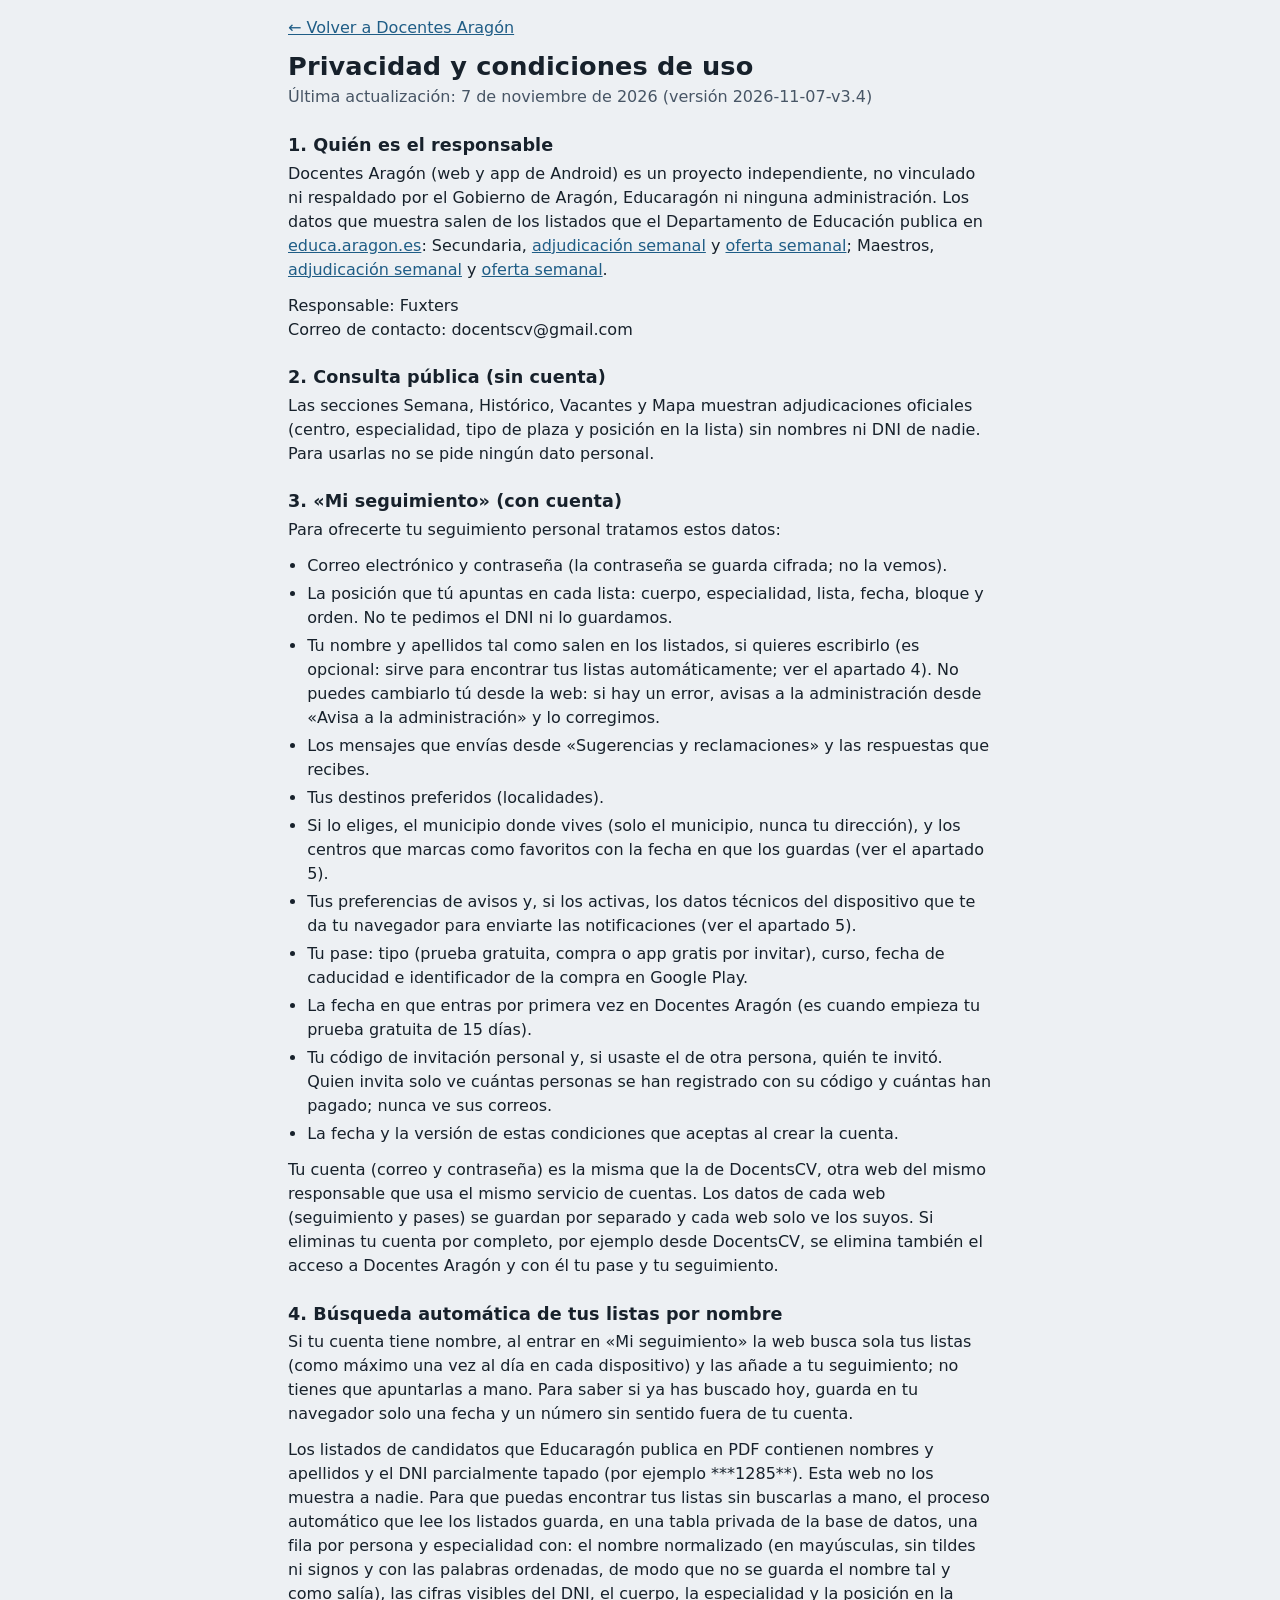
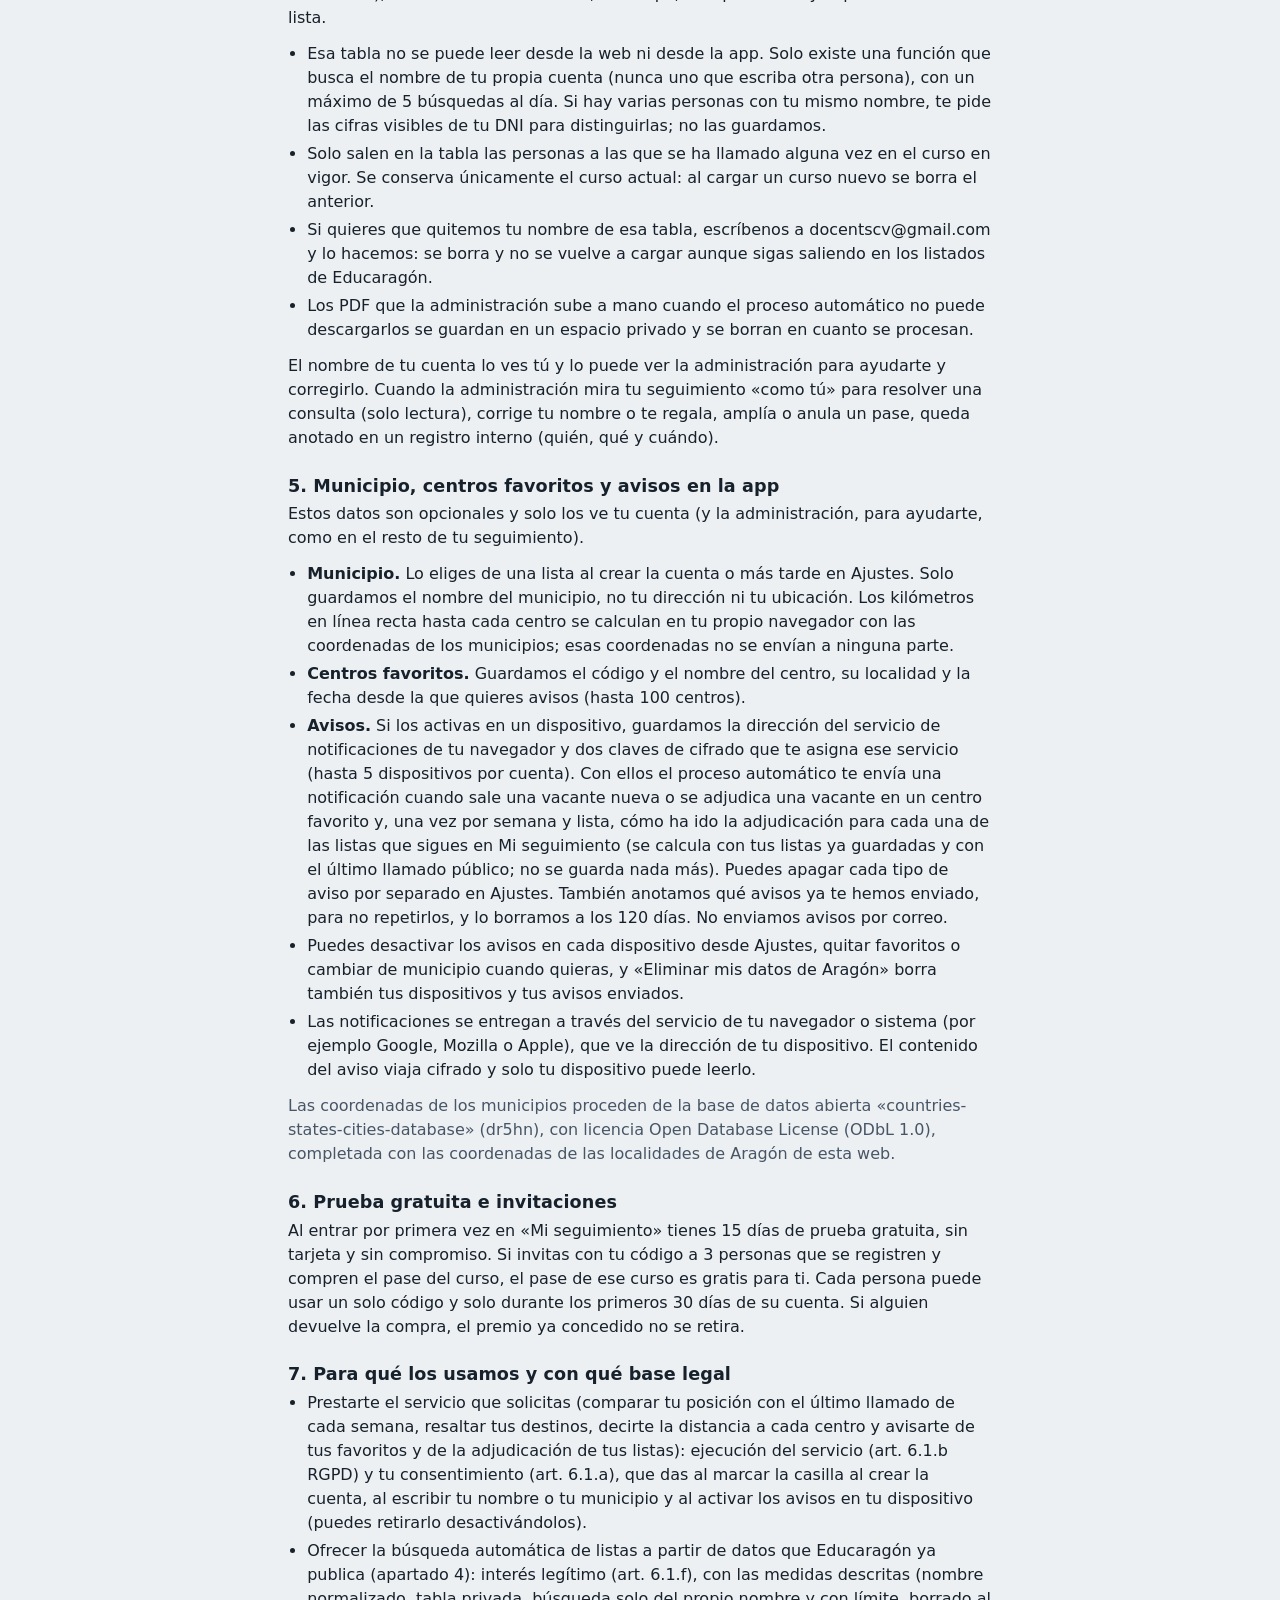
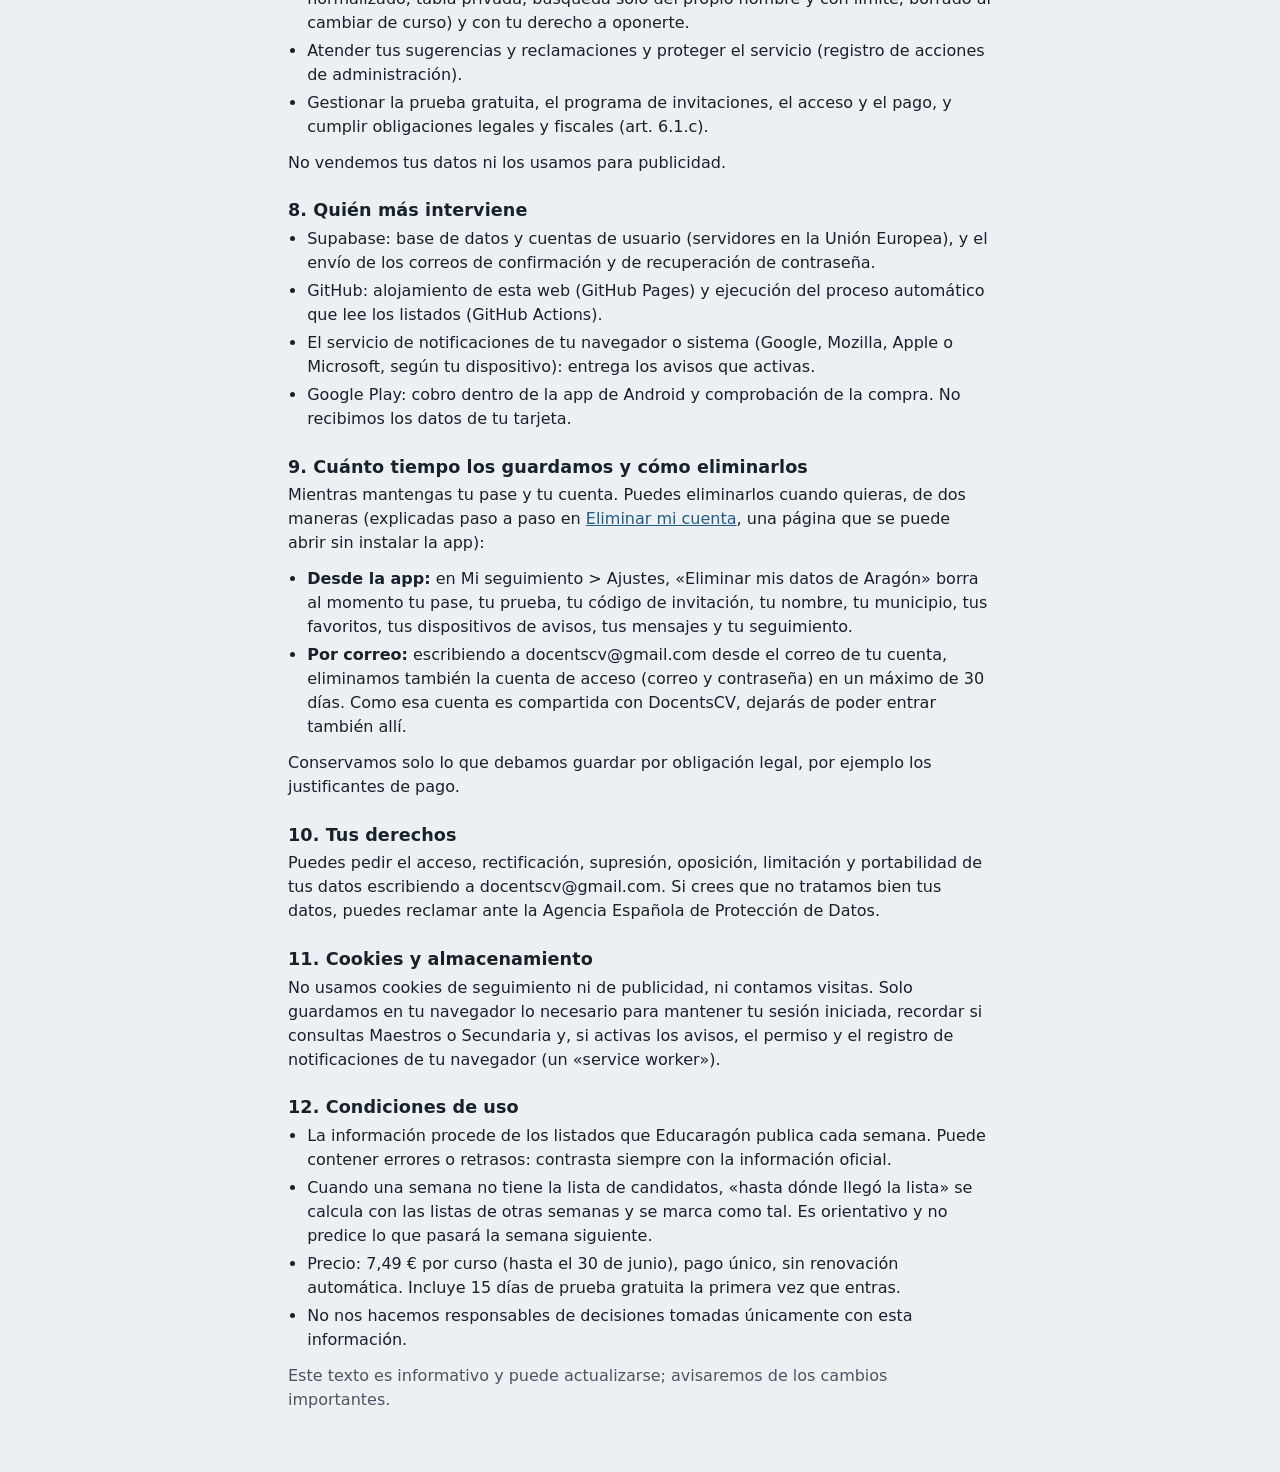
==== commit 17b88efa: "Add files via upload" ====
--- a/web/privacidad.html
+++ b/web/privacidad.html
@@ -15,7 +15,7 @@
 <p class="tenue">Última actualización: 7 de noviembre de 2026 (versión 2026-11-07-v3.4)</p>
 
 <h2>1. Quién es el responsable</h2>
-<p>Docentes Aragón (web y app de Android) es un proyecto independiente, no vinculado ni respaldado por el Gobierno de Aragón, Educaragón ni ninguna administración. Los datos que muestra salen de los listados que el Departamento de Educación publica en <a href="https://educa.aragon.es" target="_blank" rel="noopener">educa.aragon.es</a>.</p>
+<p>Docentes Aragón (web y app de Android) es un proyecto independiente, no vinculado ni respaldado por el Gobierno de Aragón, Educaragón ni ninguna administración. Los datos que muestra salen de los listados que el Departamento de Educación publica en <a href="https://educa.aragon.es" target="_blank" rel="noopener">educa.aragon.es</a>: Secundaria, <a href="https://educa.aragon.es/-/adjudicacion-semanal-sec-1" target="_blank" rel="noopener">adjudicación semanal</a> y <a href="https://educa.aragon.es/-/oferta-semanal-sec" target="_blank" rel="noopener">oferta semanal</a>; Maestros, <a href="https://educa.aragon.es/-/adjudicacion-semanal-maestros" target="_blank" rel="noopener">adjudicación semanal</a> y <a href="https://educa.aragon.es/-/oferta-semanal-maestros" target="_blank" rel="noopener">oferta semanal</a>.</p>
 <p>Responsable: Fuxters<br>Correo de contacto: docentscv@gmail.com</p>
 
 <h2>2. Consulta pública (sin cuenta)</h2>
